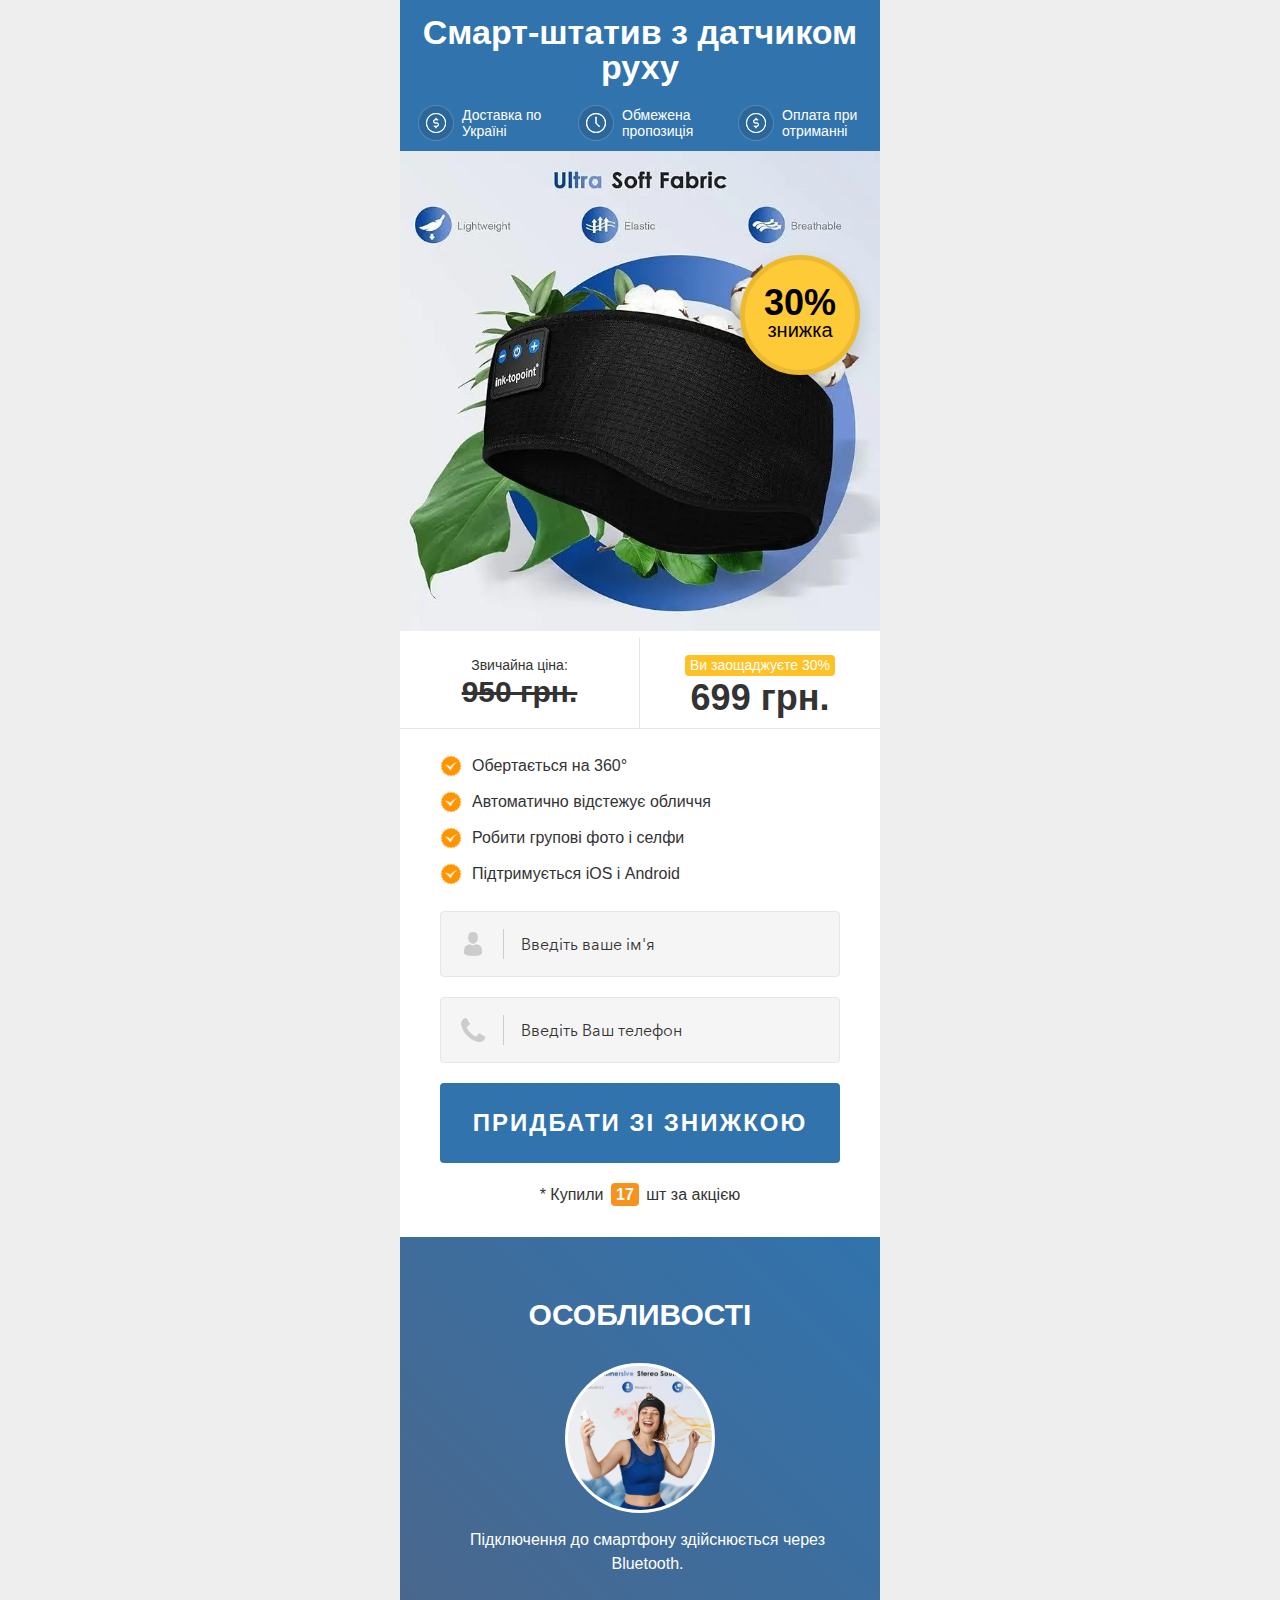
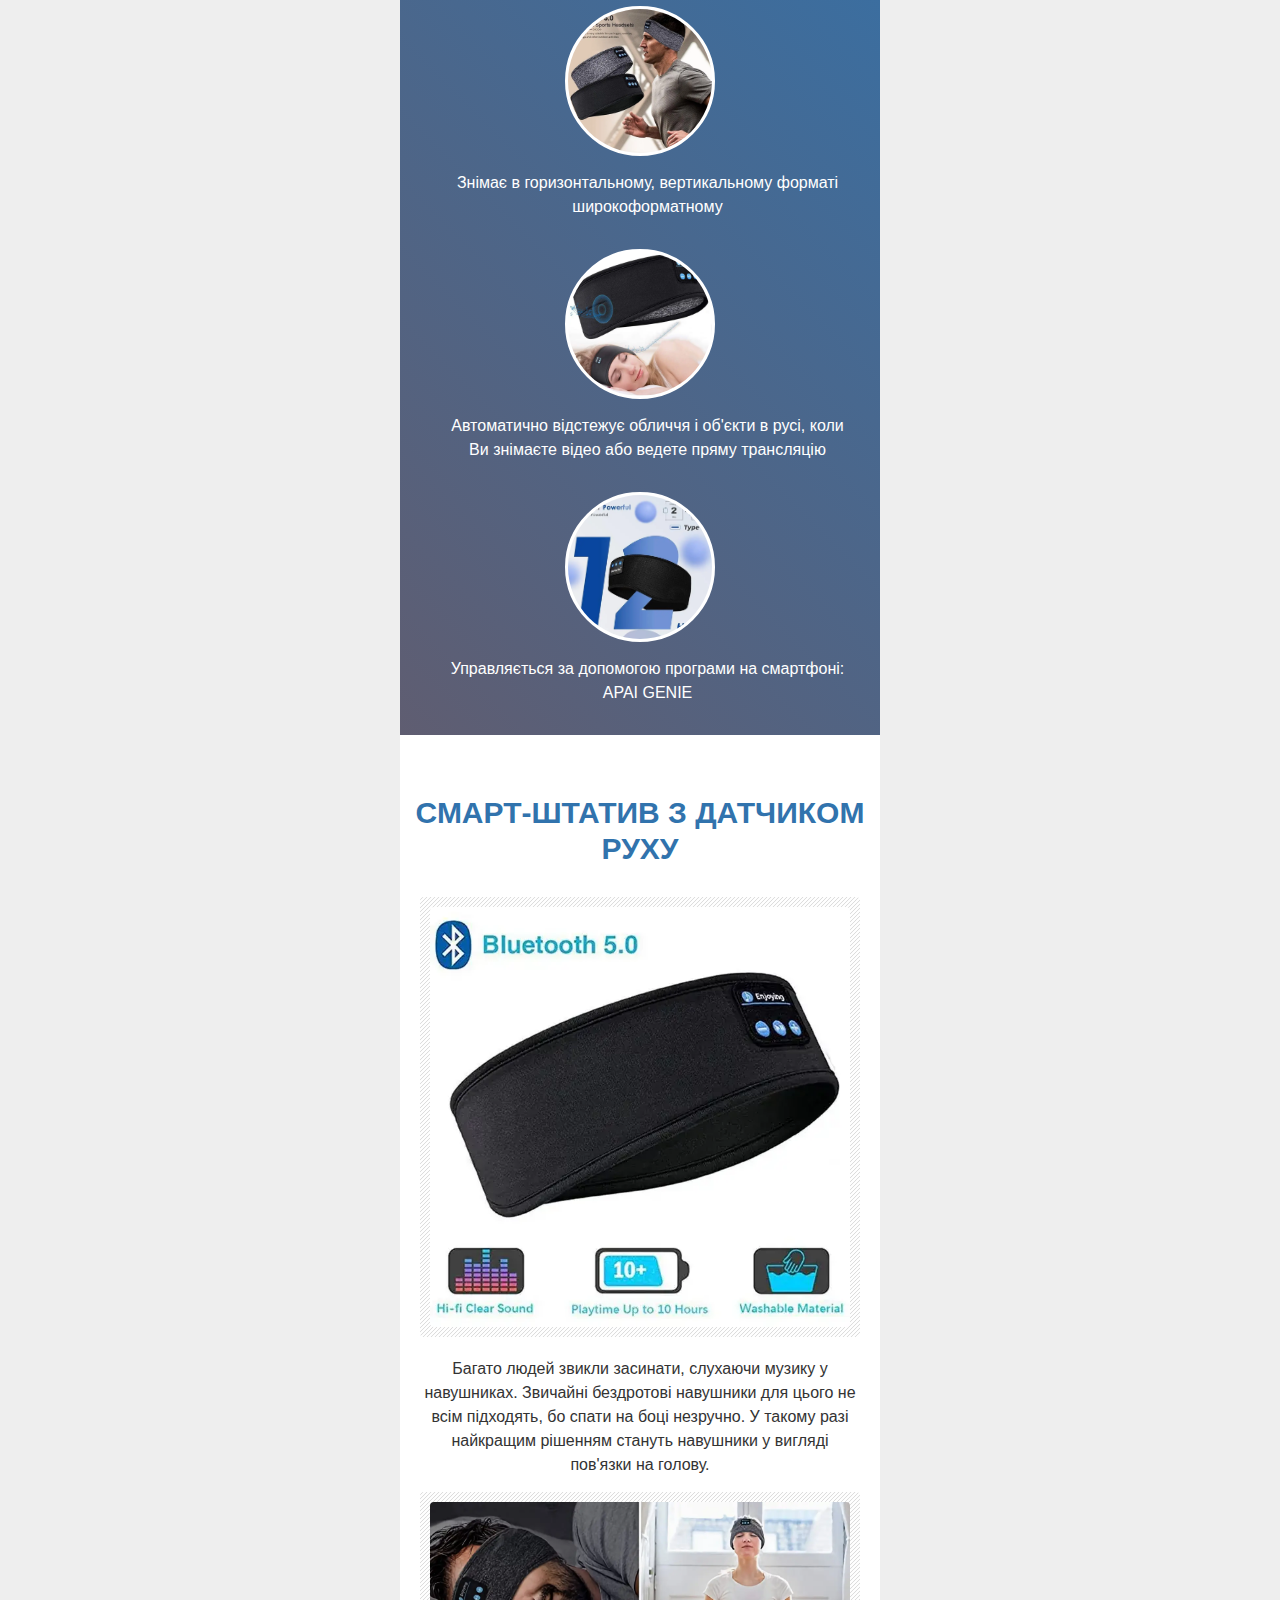
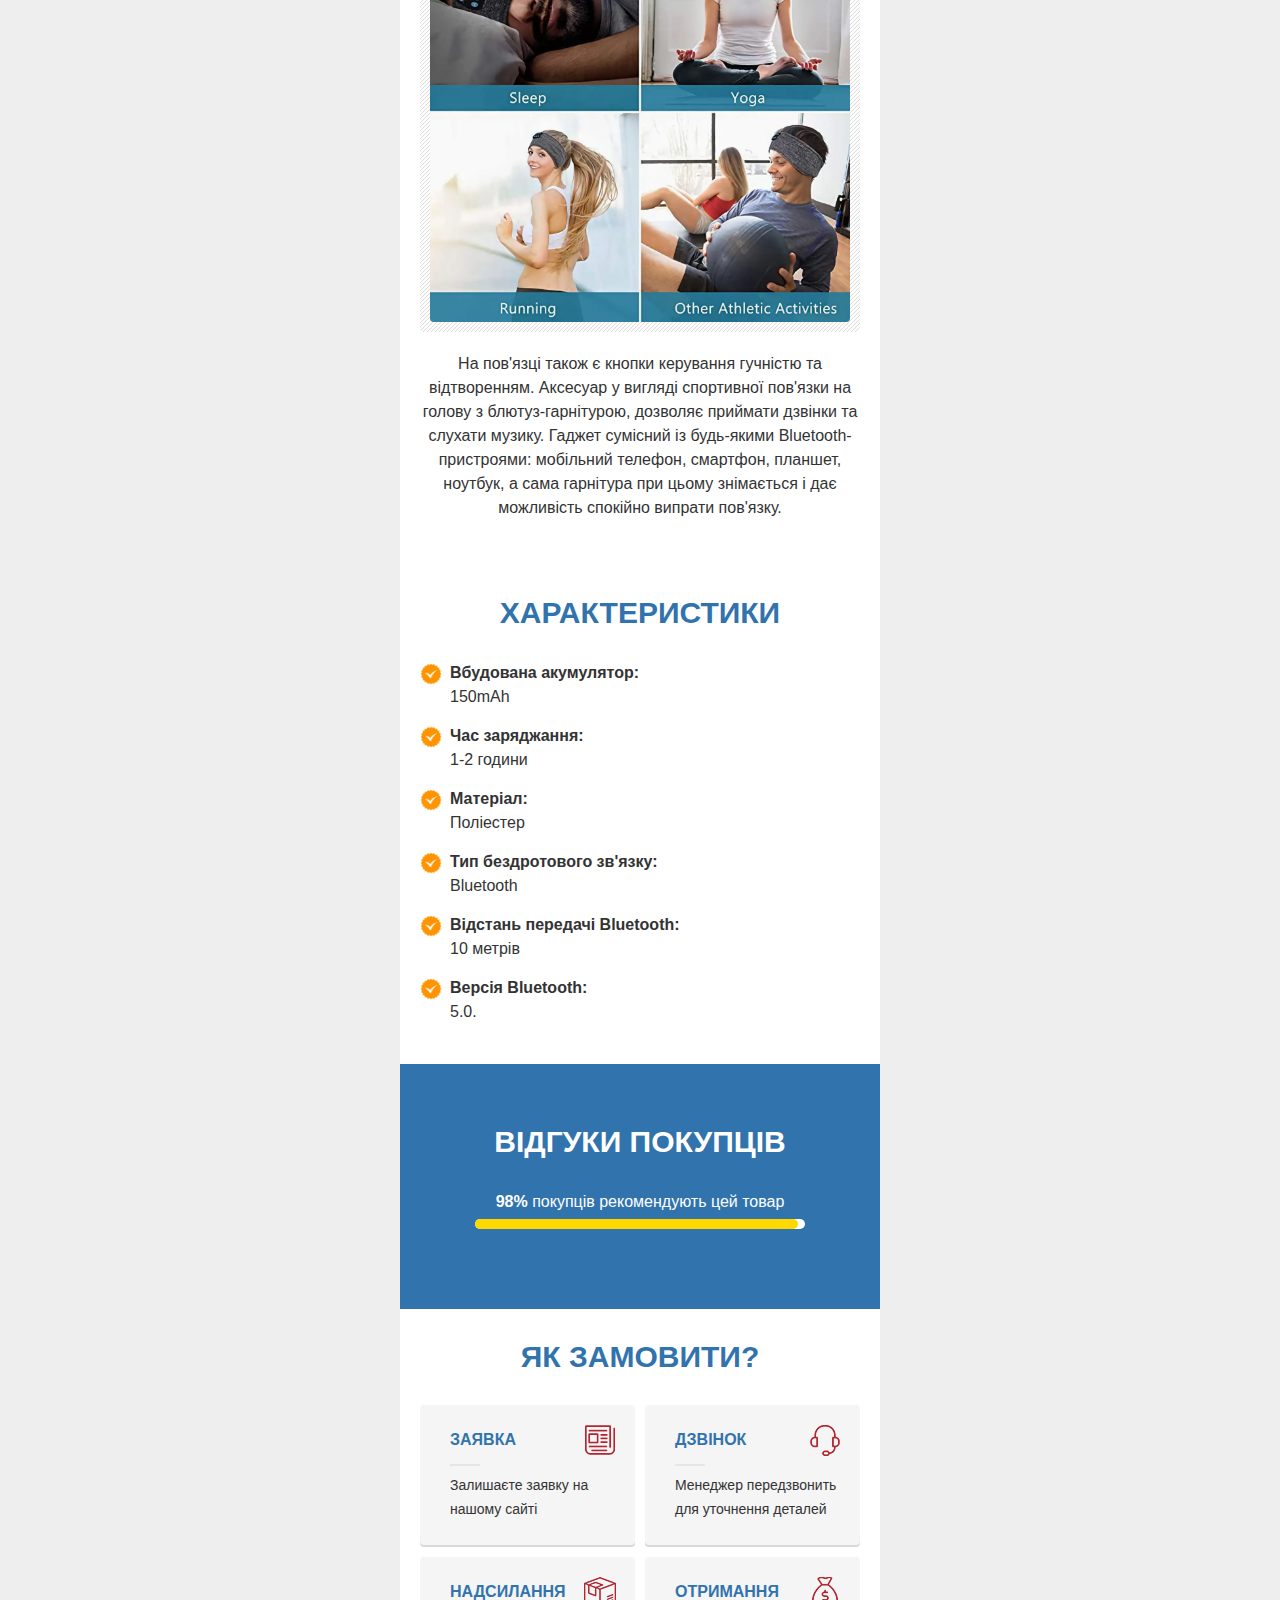
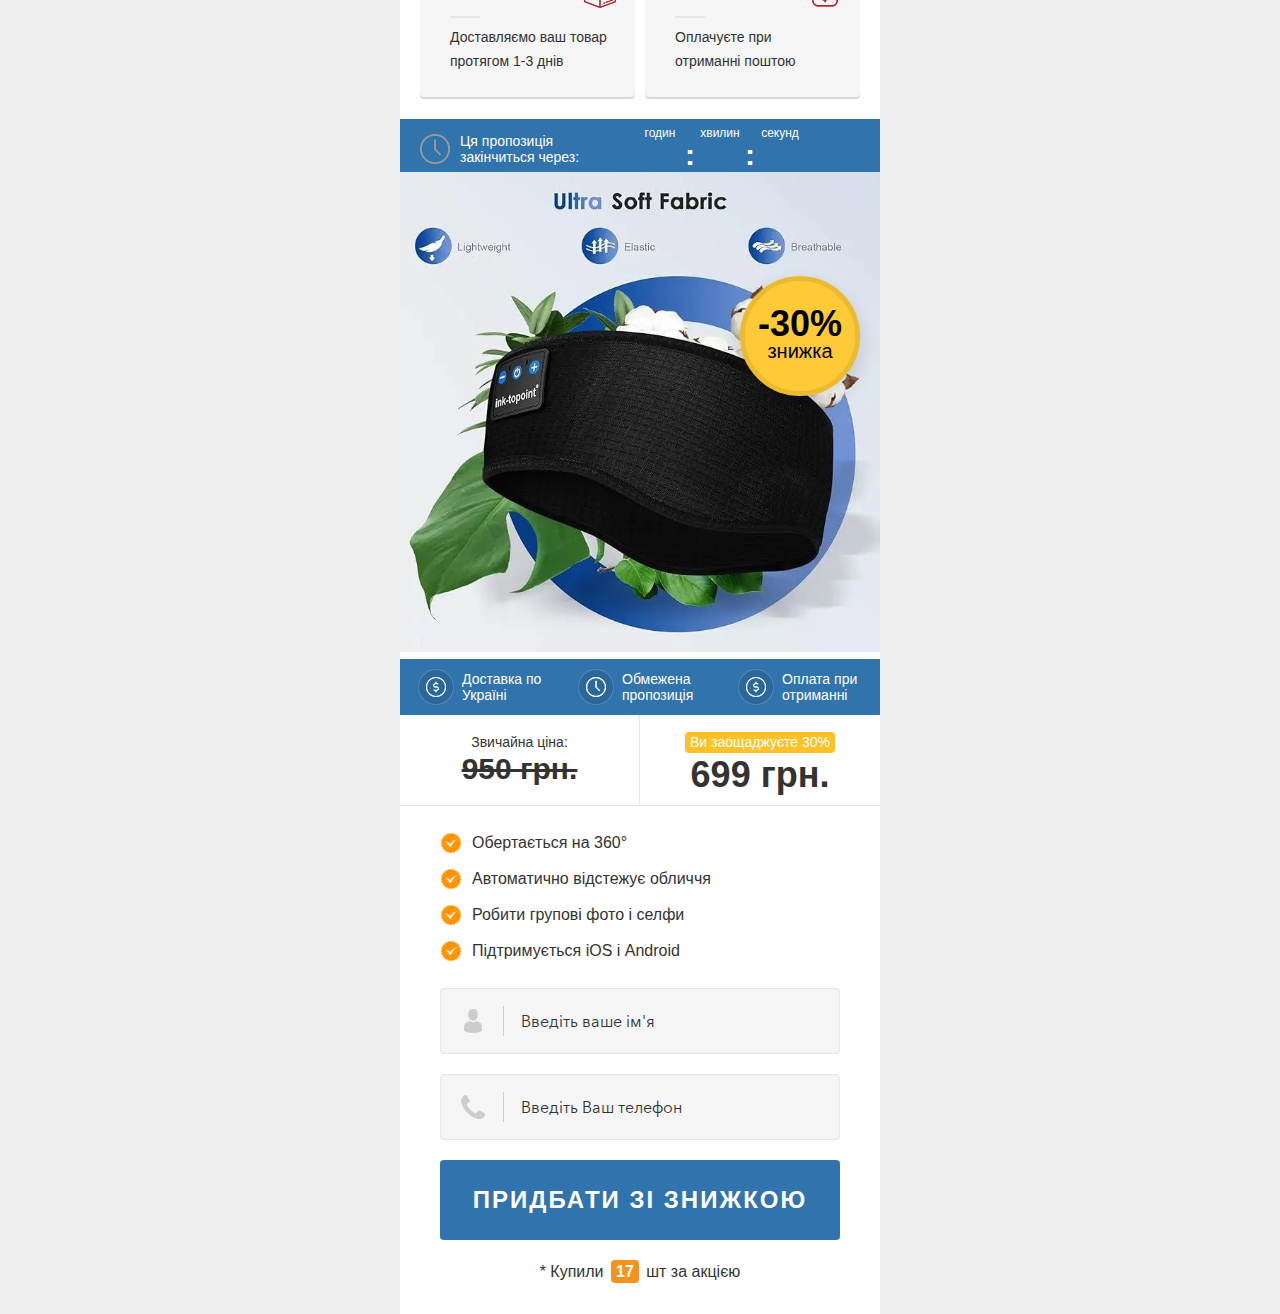
==== index.html @ 1acb370f "first commit" ====
<!DOCTYPE html>
<html lang="uk">
<head>
    <meta charset="utf-8">
    <meta name="viewport" content="width=480">
    <title>Смарт-штатив з датчиком руху</title>
    <link rel="icon" href="./favicon.ico" type="image/x-icon">
    <link rel="stylesheet" href="css/reset.css">
    <link rel="stylesheet" href="css/AvenirNextCyr.css">
    <link rel="stylesheet" href="css/owl.carousel.min.css">
    <link rel="stylesheet" href="css/styles.css">

</head>

<body>
    <div class="main_wrapper">

        <!-- header 3 -->
        <div class="offer_section offer3 offer_section-top" style=" margin: 0; ">
            
            <div class="block">
                <h1 class="main_title" style="font-size: 34px;">Смарт-штатив з датчиком руху</h1>
                <div class="benefits_list clearfix" style="margin-top: -50px;">
                    <div class="benefit_item">Доставка по Україні</div>
                    <div class="benefit_item">Обмежена пропозиція</div>
                    <div class="benefit_item">Оплата при отриманні</div>
                </div> 
            </div>
            
            <div class="image_block">
                <img src="images/bg.jpg" alt="Смарт-штатив з датчиком руху">
                <div class="discount_block">
                    <div class="value">30%</div>
                    <div class="text">знижка</div>
                </div>
            </div>

            <div class="price_block clearfix">
                <div class="price_item old">
                    <div class="text">Звичайна ціна:</div>
                    <div class="value">950 грн.</div>
                </div>
                <div class="price_item new">
                    <div class="text"><span>Ви заощаджуєте 30%</span></div>
                    <div class="value">699 грн.</div>
                </div>
            </div>
            <ul>
                <li>Обертається на 360°</li>
                <li>Автоматично відстежує обличчя</li>
                <li>Робити групові фото і селфи</li>
                <li>Підтримується iOS і Android</li>
            </ul>

            <form id="order-form" class="m1-form order-form">
                <input class="field" type="text" name="name" placeholder="Введіть ваше ім'я" required>
                <input class="field phone" type="tel" name="phone" minlength="8" maxlength="15" placeholder="Введіть Ваш телефон" required>
                <button class="button">Придбати зі знижкою</button>
            </form>

            <div class="products_count">* Купили <b>17</b> шт за акцією</div>
        </div>

        <!--dark_theme-->
        <section class="dark_theme dark_theme41" id="peculiarities">
            <h2 class="title">Особливості</h2>
            <div class="benefits_list1">
                <div class="benefit_item">
                    <img src="images/1.jpg" alt="Смарт-штатив з датчиком руху">
                    <p>Підключення до смартфону здійснюється через Bluetooth.</p>
                </div>
                <div class="benefit_item">
                    <img src="images/2.jpg" alt="Смарт-штатив з датчиком руху">
                    <p>Знімає в горизонтальному, вертикальному форматі широкоформатному</p>
                </div>
                <div class="benefit_item">
                    <img src="images/3.jpg" alt="Смарт-штатив з датчиком руху">
                    <p>Автоматично відстежує обличчя і об'єкти в русі, коли Ви знімаєте відео або ведете пряму трансляцію</p>
                </div>
                <div class="benefit_item">
                    <img src="images/4.jpg" alt="Смарт-штатив з датчиком руху">
                    <p>Управляється за допомогою програми на смартфоні: APAI GENIE</p>
                </div>
            </div>
        </section>
        <!--/dark_theme-->
        <!--description_section-->
        <section class="description_section" id="description">
            <h2 class="title">Смарт-штатив з датчиком руху</h2>
            <div class="image_block">
                <img src="images/6.jpg" alt="Смарт-штатив з датчиком руху">
            </div>
            <div class="text_block">

                <p>Багато людей звикли засинати, слухаючи музику у навушниках. Звичайні бездротові навушники для цього не всім підходять, бо спати на боці незручно. У такому разі найкращим рішенням стануть навушники у вигляді пов'язки на голову.</p>
            </div>
            <div class="image_block">
                <img src="images/5.jpg" alt="Смарт-штатив з датчиком руху">
            </div>
            <div class="text_block">
                <p>На пов'язці також є кнопки керування гучністю та відтворенням. Аксесуар у вигляді спортивної пов'язки на голову з блютуз-гарнітурою, дозволяє приймати дзвінки та слухати музику. Гаджет сумісний із будь-якими Bluetooth-пристроями: мобільний телефон, смартфон, планшет, ноутбук, а сама гарнітура при цьому знімається і дає можливість спокійно випрати пов'язку.</p>
            </div>

        </section>
        <!--/description_section-->
        <h2 class="title" id="characteristic">Характеристики</h2>
        
        <!--characteristics_list2-->
        <div class="characteristics_list2">
            <div class="characteristic_item">
                <div class="text">Вбудована акумулятор:</div>
                <div class="value">150mAh</div>
            </div>
            <div class="characteristic_item">
                <div class="text">Час заряджання:</div>
                <div class="value">1-2 години</div>
            </div>
            <div class="characteristic_item">
                <div class="text">Матеріал:</div>
                <div class="value">Поліестер</div>
            </div>
            <div class="characteristic_item">
                <div class="text">Тип бездротового зв'язку:</div>
                <div class="value">Bluetooth</div>
            </div>
            <div class="characteristic_item">
                <div class="text">Відстань передачі Bluetooth:</div>
                <div class="value">10 метрів</div>
            </div>
            <div class="characteristic_item">
                <div class="text">Версія Bluetooth:</div>
                <div class="value">5.0.</div>
            </div>
        
        </div>
        <!--/characteristics_list2-->

        <!-- reviews 2 -->
        <section class="reviews4_section">
            <h2 class="title">Відгуки покупців</h2>
            <div class="reviews_stats_block">
                <p><b>98%</b> покупців рекомендують цей товар</p>
                <div class="line"></div>
            </div>
            <div class="reviews_list4 owl-carousel">
                <div class="review_item">
                    <div class="text_block">
                        <center> <img src="images/o1.jpg" style="width: 120px; border-radius: 300px;"></center>
                        <div class="author_info">Марія П.</div>
                        <p>Мені дуже сподобалось. Все добре працює!
                            Рекомендую!</p>
                    </div>
                </div>
                <div class="review_item">
                    <div class="text_block">
                        <center> <img src="images/o2.jpg" style="width: 120px; border-radius: 300px;"></center>
                        <div class="author_info">Оля</div>
                        <p>Порекомендувала цей сайт моя давня подруга. Скажу вам так: річ просто незамінна. Додає
                            комфорту просто неймовірно! Ще радує те, що зробили швидку доставку! 5 балів!</p>
                    </div>
                </div>
                <div class="review_item">
                    <div class="text_block">
                        <center> <img src="images/o3.jpg" style="width: 120px; border-radius: 300px;"></center>
                        <div class="author_info">Надія</div>
                        <p>Коханий подарував на день народження) Вже працює кілька місяців -
                            ніяких нарікань немає. Нещодавно моя подруга замовила і теж задоволена. Тому сміливо
                            рекомендую і вам!</p>
                    </div>
                </div>
            </div>
        </section>
        <!-- /reviews 2 -->
        <!-- order steps 2 -->
        <div class="order_steps_list1 clearfix">
            <h2 class="title">Як замовити?</h2>
            <div class="box">
                <div class="step_item">
                    <div class="number">1</div>
                    <h4>Заявка</h4>
                    <p>Залишаєте заявку на нашому сайті</p>
                </div>
                <div class="step_item">
                    <div class="number">2</div>
                    <h4>Дзвінок</h4>
                    <p>Менеджер передзвонить для уточнення деталей</p>
                </div>
                <div class="step_item">
                    <div class="number">3</div>
                    <h4>Надсилання</h4>
                    <p>Доставляємо ваш товар протягом
                        1-3
                        днів</p>
                </div>
                <div class="step_item">
                    <div class="number">4</div>
                    <h4>Отримання</h4>
                    <p>Оплачуєте при отриманні поштою</p>
                </div>
            </div>
        </div>
        <!-- result.php? steps 2 -->
        <!-- order 3 -->
        <section class="offer_section offer3">
            
            <div class="timer_block clearfix">
                <p>Ця пропозиція закінчиться через:</p>
                <div class="timer clearfix">
                    <div class="timer_item">
                        <div class="text">годин</div>
                        <div class="count hours"></div>
                    </div>
                    <div class="timer_item">
                        <div class="text">хвилин</div>
                        <div class="count minutes"></div>
                    </div>
                    <div class="timer_item">
                        <div class="text">секунд</div>
                        <div class="count seconds"></div>
                    </div>
                </div>
            </div>
            <div class="image_block">
                <img src="images/bg.jpg" alt="Смарт-штатив з датчиком руху">
                <div class="discount_block">
                    <div class="value">-30%</div>
                    <div class="text">знижка</div>
                </div>
            </div>
            <div class="benefits_list clearfix">
                <div class="benefit_item">Доставка по Україні</div>
                <div class="benefit_item">Обмежена пропозиція</div>
                <div class="benefit_item">Оплата при отриманні</div>
            </div>
            <div class="price_block clearfix">
                <div class="price_item old">
                    <div class="text">Звичайна ціна:</div>
                    <div class="value">950 грн.</div>
                </div>
                <div class="price_item new">
                    <div class="text"><span>Ви заощаджуєте 30%</span></div>
                    <div class="value">699 грн.</div>
                </div>
            </div>
            <ul>
                <li>Обертається на 360°</li>
                <li>Автоматично відстежує обличчя</li>
                <li>Робити групові фото і селфи</li>
                <li>Підтримується iOS і Android</li>
            </ul>

            <form id="order-form" class="m1-form order-form">
                <input class="field" type="text" name="name" placeholder="Введіть ваше ім'я" required>
                <input class="field phone" type="tel" name="phone" minlength="8" maxlength="15" placeholder="Введіть Ваш телефон" required>
                <button class="button">Придбати зі знижкою</button>
            </form>

            <div class="products_count">* Купили <b>17</b> шт за акцією</div>
        </section>
        <!-- result.php? 3 -->

    </div>
    <script src="https://code.jquery.com/jquery-3.7.1.min.js" integrity="sha256-/JqT3SQfawRcv/BIHPThkBvs0OEvtFFmqPF/lYI/Cxo=" crossorigin="anonymous"></script>
    <script src="./js/script.js" defer></script>
    <script src="js/owl.carousel.min.js" defer></script>
    <script src="js/scripts.js" defer></script>
</body>
</html>
---- css/AvenirNextCyr.css ----
/*@font-face {
    font-family: 'AvenirNextCyr';
    src: url('subset-AvenirNextCyr-Light.woff2') format('woff2'),
        url('subset-AvenirNextCyr-Light.woff') format('woff'),
        url('subset-AvenirNextCyr-Light.ttf') format('truetype');
    font-weight: 300;
    font-style: normal;
}*/
@font-face {
    font-family: 'AvenirNextCyr';
    src: url('../fonts/subset-AvenirNextCyr-Regular.woff2') format('woff2'),
        url('../fonts/subset-AvenirNextCyr-Regular.woff') format('woff'),
        url('../subset-AvenirNextCyr-Regular.bin') format('truetype');
    font-weight: 400;
    font-style: normal;
}
/*@font-face {
    font-family: 'AvenirNextCyr';
    src: url('subset-AvenirNextCyr-Medium.woff2') format('woff2'),
        url('subset-AvenirNextCyr-Medium.woff') format('woff'),
        url('subset-AvenirNextCyr-Medium.ttf') format('truetype');
    font-weight: 500;
    font-style: normal;
}*/
@font-face {
    font-family: 'AvenirNextCyr';
    src: url('../fonts/subset-AvenirNextCyr-Bold.woff2') format('woff2'),
        url('../fonts/subset-AvenirNextCyr-Bold.woff') format('woff'),
        url('../subset-AvenirNextCyr-Bold.bin') format('truetype');
    font-weight: 700;
    font-style: normal;
}
---- css/styles.css ----
/* styles */

body {
	min-width: 480px;
	background: #eee;
	font-family: 'Roboto', sans-serif;
	font-weight: 400;
	font-size: 16px;
	line-height: 24px;
	color: #333;
	cursor: default;
}

.main_wrapper {
	margin: 0 auto;
	width: 480px;
	background: #fff;
}



.modal-body {
    background: #fffffffa;
    z-index: 90;
    padding: 100px 0 0 0;
    display: inline-block;
    max-width: 480px;
    width: 100%;
    -webkit-transform: skewX( -5deg) translateX(200%);
    -ms-transform: skewX(-5deg) translateX(200%);
    transform: skewX( -5deg) translateX(200%);
    position: fixed;
    top: 0;
    right: 0;
    left: 0;
    margin: 0 auto;
    opacity: 0;
    will-change: transform, opacity;
    -webkit-transition: opacity 0.1s, -webkit-transform 0.3s;
    transition: opacity 0.1s, -webkit-transform 0.3s;
    -o-transition: transform 0.3s, opacity 0.1s;
    transition: transform 0.3s, opacity 0.1s;
    transition: transform 0.3s, opacity 0.1s, -webkit-transform 0.3s;
    height: 100vh;
    overflow: auto;
    }

.modal-block {padding: 0;}

.modal-block li {text-align: right;padding: 0 10px;border-bottom: 1px solid #efefef;display: block;height: 47.5px;display: flex;flex-direction: row;justify-content: flex-end;align-content: center;align-items: center;}

.modal-block li a {text-decoration: none;font-weight: bold;text-transform: uppercase;color: #DF3788;display: block;width: 100%;height: 47.5px;line-height: 47.5px;}

.modal-body.show-menu {opacity: 1 !important;
    transform: skewX(0deg) translate(0, 0) !important;
    -webkit-transform: skewX( 0deg) translate(0, 0) !important;
    -ms-transform: skewX(0deg) translate(0, 0) !important;}

header {
    width: 100%;height: 80px;
    transform: translate(0, -100%);
    transition: 0.5s;
    padding: 0 20px;
    display: flex;
    align-content: center;
    flex-direction: row;
    justify-content: space-between;
    align-items: center;
    width: 100%;
    max-width: 481px;
    margin: 0 auto;
}

header.active {
    position: fixed;
    left: 0;
    right: 0;
	top: 0;
    transform: translate(0, 0);
    transition: 0.5s;
    z-index: 100;
    box-shadow: 0px 4px 6px rgb(0 0 0 / 20%);
    background: #DF3788;
}

header a.logo svg {
    width: 120px;
    margin: 0 0;
}

header a.logo {
    width: 120px;
    height: 69px;
    transition: 0.6s;
}

header a.logo:hover {
    opacity: 0.7;
}

svg.nav-button {
    width: 64px;
    transition: 0.6s;
    cursor: pointer;
}

svg.nav-button:hover {opacity: 0.7;}

.block{
	background-color: #3173ad;
}



.modal-block li svg {width: 36px;fill: #ffc226;}

footer .logo img {width: 150px;margin: 0 auto 20px auto;}

section {
	padding: 30px 0;
}

section.dark_theme {
	background: #242424;
	background: linear-gradient(45deg, #5f5d71 0%,#3173ad 100%);
	color: white;
	padding-bottom: 0;
}

.clearfix:after {
	content: "";
	display: block;
	clear: both;
}

img {
	max-width: 100%;
	height: auto;
}

b {
	font-weight: 700;
}

.owl-height {
	-webkit-transition: height 0.3s ease-in-out;
	-o-transition: height 0.3s ease-in-out;
	-moz-transition: height 0.3s ease-in-out;
	transition: height 0.3s ease-in-out;
}

/* button */

.button {
	display: block;
	margin: 0 auto;
	width: 400px;
	height: 80px;
	border: none;
	-webkit-border-radius: 4px;
	-moz-border-radius: 4px;
	border-radius: 4px;
	background: #3173ad;
	font-family: 'Roboto', sans-serif;
	font-weight: 900;
	font-size: 24px;
	line-height: 80px;
	letter-spacing: 2px;
	color: #fff;
	text-transform: uppercase;
	text-decoration: none;
	text-align: center;
	cursor: pointer;
}

/* titles */

.dark_theme41 h2.title {
    color: white;
}

h2.title {
	margin: 30px 0 30px;
	font-weight: 900;
	font-size: 30px;
	line-height: 36px;
	text-align: center;
	text-transform: uppercase;
	color: #3173ad;
}

h2.title span {
	color: #ffca37;
}

/* header */

.offer_section {
	padding: 0 0 30px;
}

.offer_section.offer1 {
	background: #333;
}

.offer_section .title_block {
	text-transform: uppercase;
	text-align: center;
}

.offer_section.offer3 .title_block {
	padding: 17px 0 0 0;
	background: #DF3788;
	color: #000000;
	height: 10px;
}

.offer_section .title_block .main_title {
	font-size: 30px;
	line-height: 40px;
	color: #ffffff;
	font-weight: 900;
}

.offer_section.offer1 .title_block .main_title {
	padding: 12px 0;
	background: #149cc7;
	color: #fff;
}

.offer_section.offer2 .title_block .main_title {
	padding: 12px 0;
}

.offer_section.offer3 .title_block .main_title {
	margin: 0 0 5px;
}

.offer_section .title_block .subtitle {
	letter-spacing: .5px;
	font-size: 24px;
	color: #ffffff;
	padding: 0 0 20px 20px;
	position: relative;
	line-height: 33px;
	text-align: left;
}

.offer_section.offer1 .title_block .subtitle {
	padding: 10px 0;
	color: #fff;
}

.block{
	position: relative;
}
.main_title {
	display: flex;
	justify-content: center;
	padding-bottom: 60px;
	padding-top: 15px;
	color: #fff;
	text-align: center;
	line-height: 35px;
}

.offer_section.offer2 .title_block .subtitle {
	padding: 10px 0;
	background: #149cc7;
	color: #fff;
}

.offer_section .offer_image {
	display: block;
}

.offer_section.offer3 .image_block {
	position: relative;
}

.offer_section.offer3 .discount_block {
	width: 120px;
	height: 120px;
	background: #ffca37;
	color: #000;
	text-align: center;
	position: absolute;
	bottom: 263px;
	right: 20px;
	border-radius: 50%;
	display: flex;
	flex-direction: column;
	align-content: center;
	justify-content: center;
	align-items: center;
	border: 5px solid #ecba30;
	box-shadow: 0px 10px 20px 0px rgb(0 0 0 / 15%);
}

.offer_section.offer3 .discount_block .value {
	font-weight: 700;
	font-size: 36px;
	line-height: 24px;
}

.offer_section.offer3 .discount_block .text {
	line-height: 20px;
	font-size: 20px;
	padding-top: 5px;
}

.offer_section.offer1 .price_block {
	background: #fff;
	text-align: center;
}

.offer_section.offer1 .price_item {
	float: left;
	padding: 16px 0 0;
	width: 170px;
	height: 80px;
}

.offer_section.offer1 .price_item.new {
	background: #149cc7;
	color: #fff;
}

.offer_section.offer1 .price_item .text {
	margin: 0 0 5px;
	font-size: 14px;
	line-height: 14px;
}

.offer_section.offer1 .price_item .value {
	font-weight: 700;
	font-size: 28px;
	line-height: 28px;
}

.offer_section.offer1 .price_item.old .value {
	text-decoration: line-through;
}

.offer_section.offer1 .discount_block {
	float: left;
	padding: 12px 0 0;
	width: 140px;
	height: 80px;
	background: #ffd800;
	position: relative;
}

.offer_section.offer1 .discount_block:before,
.offer_section.offer1 .discount_block:after {
	display: block;
	content: '';
	position: absolute;
	top: 0;
}

.offer_section.offer1 .discount_block:before {
	border-top: 40px solid #ffd800;
	border-bottom: 40px solid #ffd800;
	border-left: 20px solid #fff;
	left: -10px;
}

.offer_section.offer1 .discount_block:after {
	border-top: 40px solid #149cc7;
	border-bottom: 40px solid #149cc7;
	border-left: 20px solid #ffd800;
	right: -10px;
}

.offer_section.offer1 .discount_block .text {
	margin: 0 0 5px;
	line-height: 16px;
	letter-spacing: 2px;
}

.offer_section.offer1 .discount_block .value {
	font-weight: 700;
	font-size: 34px;
	line-height: 34px;
}

.offer_section.offer2 .price_block {
	margin: -16px 0 25px;
	height: 126px;
	background: url(../images/offer2__price_bg.png) center no-repeat;
	text-align: center;
	position: relative;
}

.offer_section.offer2 .price_item {
	float: left;
	padding: 40px 0 0;
	width: 170px;
}

.offer_section.offer2 .price_item .text {
	margin: 0 0 5px;
	font-size: 14px;
	line-height: 14px;
	text-transform: uppercase;
}

.offer_section.offer2 .price_item .value {
	font-size: 34px;
	line-height: 34px;
}

.offer_section.offer2 .price_item.old .value {
	text-decoration: line-through;
}

.offer_section.offer2 .price_item.new .value {
	font-weight: 700;
}

.offer_section.offer2 .discount_block {
	float: left;
	padding: 33px 0 0;
	width: 140px;
	font-weight: 700;
	color: #fff;
}

.offer_section.offer2 .discount_block .text {
	margin: 0 0 5px;
	font-size: 24px;
	line-height: 24px;
	letter-spacing: 2px;
}

.offer_section.offer2 .discount_block .value {
	font-size: 40px;
	line-height: 40px;
}

.offer_section.offer3 .price_block {
	border-bottom: 1px solid #e6e6e6;
}

.offer_section.offer3 .price_item {
	float: left;
	padding: 20px 0 0;
	width: 50%;
	height: 90px;
	border-right: 1px solid #e6e6e6;
	text-align: center;
}

.offer_section.offer3 .price_item:last-child {
	border: none;
}

.offer_section.offer3 .price_item .text {
	margin: 0 0 5px;
	font-size: 14px;
	line-height: 14px;
}

.offer_section.offer3 .price_item.new .text {
	margin: 0 0 8px;
}

.offer_section.offer3 .price_item.new .text span {
	padding: 2px 5px 3px;
	-webkit-border-radius: 4px;
	-moz-border-radius: 4px;
	border-radius: 4px;
	background: #ffc226;
	color: #fff;
}

.offer_section.offer3 .price_item.old .value {
	font-weight: 700;
	font-size: 30px;
	line-height: 30px;
	text-decoration: line-through;
}

.offer_section.offer3 .price_item.new .value {
	font-weight: 700;
	font-size: 36px;
	line-height: 36px;
}

.offer_section ul {
	margin: 25px 0;
}

.offer_section.offer1 ul:after {
	display: block;
	content: '';
	margin: 25px 0 0;
	height: 8px;
	background: url(../images/offer1__separator.png) center no-repeat;
}

.offer_section ul li {
	margin: 0 40px 12px;
	padding: 0 0 0 32px;
	background: url(../images/offer__tick_icon.png) left 1px no-repeat;
	background-size: 22px;
}

.offer_section.offer1 ul li {
	color: #fff;
}

.offer_section ul li:last-child {
	margin: 0 40px;
}

.offer_section.offer1 .timer_block {
	margin: 25px auto;
	width: 400px;
	color: #fff;
	text-align: center;
}

.offer_section.offer1 .timer_block p {
	margin: 0 0 15px;
	font-size: 18px;
	line-height: 18px;
}

.offer_section.offer1 .timer_item {
	float: left;
	margin: 0 32px 0 0;
	width: 112px;
	position: relative;
}

.offer_section.offer1 .timer_item:last-child {
	margin: 0;
}

.offer_section.offer1 .timer_item:before {
	display: block;
	content: ':';
	width: 32px;
	font-weight: 700;
	font-size: 36px;
	line-height: 52px;
	color: #fff;
	text-align: center;
	position: absolute;
	top: 0;
	right: -32px;
}

.offer_section.offer1 .timer_item:last-child:before {
	display: none;
}

.offer_section.offer1 .timer_item .count {
	margin: 0 0 10px;
	height: 60px;
	font-weight: 700;
	font-size: 36px;
	line-height: 60px;
}

.offer_section.offer1 .timer_item .count span {
	display: block;
	float: left;
	margin: 0 4px 0 0;
	width: 54px;
	height: 60px;
	-webkit-border-radius: 4px;
	-moz-border-radius: 4px;
	border-radius: 4px;
	background-image: -webkit-gradient(linear, left bottom, left top, from(rgba(0,0,0,0.3)), color-stop(50%, rgba(0,0,0,0.3)), color-stop(50%, #4a4a4a), color-stop(51%, #4a4a4a), color-stop(51%, rgba(0,0,0,0.3)), to(rgba(0,0,0,0.3)));
	background-image: -webkit-linear-gradient(bottom, rgba(0,0,0,0.3) 0%, rgba(0,0,0,0.3) 50%, #4a4a4a 50%, #4a4a4a 51%, rgba(0,0,0,0.3) 51%, rgba(0,0,0,0.3) 100%);
	background-image: -moz-linear-gradient(bottom, rgba(0,0,0,0.3) 0%, rgba(0,0,0,0.3) 50%, #4a4a4a 50%, #4a4a4a 51%, rgba(0,0,0,0.3) 51%, rgba(0,0,0,0.3) 100%);
	background-image: -o-linear-gradient(bottom, rgba(0,0,0,0.3) 0%, rgba(0,0,0,0.3) 50%, #4a4a4a 50%, #4a4a4a 51%, rgba(0,0,0,0.3) 51%, rgba(0,0,0,0.3) 100%);
	background-image: linear-gradient(to top, rgba(0,0,0,0.3) 0%, rgba(0,0,0,0.3) 50%, #4a4a4a 50%, #4a4a4a 51%, rgba(0,0,0,0.3) 51%, rgba(0,0,0,0.3) 100%);
	-webkit-box-shadow: inset 0 -2px 0 #4a4a4a;
	-moz-box-shadow: inset 0 -2px 0 #4a4a4a;
	box-shadow: inset 0 -2px 0 #4a4a4a;
}

.offer_section.offer1 .timer_item .count span:last-child {
	margin: 0;
}

.offer_section.offer1 .timer_item .text {
	line-height: 16px;
}

.offer_section.offer2 .timer_block {
	margin: 0 auto 25px;
	width: 400px;
	text-align: center;
}

.offer_section.offer2 .timer_block p {
	margin: 0 0 15px;
	font-weight: 700;
	font-size: 18px;
	line-height: 18px;
}

.offer_section.offer2 .timer_item {
	float: left;
	margin: 0 32px 0 0;
	width: 112px;
	position: relative;
}

.offer_section.offer2 .timer_item:last-child {
	margin: 0;
}

.offer_section.offer2 .timer_item:before {
	display: block;
	content: ':';
	width: 32px;
	font-weight: 700;
	font-size: 36px;
	line-height: 52px;
	color: #149cc7;
	text-align: center;
	position: absolute;
	top: 0;
	right: -32px;
}

.offer_section.offer2 .timer_item:last-child:before {
	display: none;
}

.offer_section.offer2 .timer_item .count {
	margin: 0 0 6px;
	height: 60px;
	font-weight: 700;
	font-size: 36px;
	line-height: 60px;
	color: #149cc7;
}

.offer_section.offer2 .timer_item .count span {
	display: block;
	float: left;
	margin: 0 4px 0 0;
	width: 54px;
	height: 60px;
	-webkit-border-radius: 4px;
	-moz-border-radius: 4px;
	border-radius: 4px;
	background: #f5f5f5;
}

.offer_section.offer2 .timer_item .count span:last-child {
	margin: 0;
}

.offer_section.offer2 .timer_item .text {
	line-height: 16px;
}

.offer_section.offer3 .timer_block {
	padding: 8px 10px 7px 20px;
	background: #3173ad;
	color: white;
}

.offer_section.offer3 .timer_block p {
	float: left;
	margin: 6px 0 0;
	padding: 0 0 0 40px;
	width: 170px;
	background: url(../images/offer3__clock_icon.png) left center no-repeat;
	font-size: 14px;
	line-height: 16px;
}

.offer_section.offer3 .timer {
	float: right;
	width: 240px;
}

.offer_section.offer3 .timer_item {
	float: left;
	width: 60px;
	text-align: center;
}

.offer_section.offer3 .timer_item .text {
	margin: 0 0 4px;
	font-size: 12px;
	line-height: 12px;
}

.offer_section.offer3 .timer_item .count {
	font-weight: 700;
	font-size: 30px;
	line-height: 30px;
	position: relative;
}

.offer_section.offer3 .timer_item .count:before {
	display: block;
	content: ':';
	width: 10px;
	line-height: 24px;
	position: absolute;
	top: 0;
	right: -5px;
}

.offer_section.offer3 .timer_item:last-child .count:before {
	display: none;
}

.offer_section.offer3 .benefits_list {
	padding: 12px 0 12px 18px;
	background: #3173ad;
	color: #fff;
}

.offer_section.offer3 .benefits_list .benefit_item {
	float: left;
	padding: 0 0 0 44px;
	width: 160px;
	font-size: 14px;
	line-height: 16px;
	position: relative;
}

.offer_section.offer3 .benefits_list .benefit_item:last-child {
	width: 130px;
}

.offer_section.offer3 .benefits_list .benefit_item:before {
	display: block;
	content: '';
	width: 34px;
	height: 34px;
	border: 1px solid rgba(255, 255, 255, 0.2);
	-webkit-border-radius: 50%;
	-moz-border-radius: 50%;
	border-radius: 50%;
	background: rgba(0, 0, 0, 0.1) center no-repeat;
	position: absolute;
	top: -2px;
	left: 0;
}

.offer_section.offer3 .benefits_list .benefit_item:nth-child(1):before {
	background-image: url(../images/icon3.png);
}

.offer_section.offer3 .benefits_list .benefit_item:nth-child(2):before {
	background-image: url(../images/icon2.png);
}

.offer_section.offer3 .benefits_list .benefit_item:nth-child(3):before {
	background-image: url(../images/icon3.png);
}

.products_count {
	margin: 20px 0 0;
	text-align: center;
}

.offer_section.offer1 .products_count {
	color: #fff;
}

.products_count b {
	margin: 0 3px;
	padding: 3px 5px;
	-webkit-border-radius: 4px;
	-moz-border-radius: 4px;
	border-radius: 4px;
	background: #f7931c;
	color: #fff;
}

.offer_section .field {
	display: block;
	margin: 0 auto 20px;
	padding: 0 20px 0 80px;
	width: 400px;
	height: 66px;
	border: 1px solid #e6e6e6;
	-webkit-border-radius: 4px;
	-moz-border-radius: 4px;
	border-radius: 4px;
	background-color: #f5f5f5;
	font-family: 'AvenirNextCyr', sans-serif;
	font-weight: 400;
	font-size: 16px;
	color: #333;
}

.offer_section.offer1 .field {
	border: none;
	background-color: #fff;
}

.offer_section .field[name="name"] {
	margin-top: 25px;
	background-image: url(../images/offer__name_icon.png);
	background-position: 23px center;
	background-repeat: no-repeat;
}

.offer_section .field[name="phone"] {
	background-image: url(../images/offer__phone_icon.png);
	background-position: 20px center;
	background-repeat: no-repeat;
}

.offer_section .field::-webkit-input-placeholder {
	opacity: 1;
	color: #333;
}

.offer_section .field:-moz-placeholder {
	opacity: 1;
	color: #333;
}

.offer_section .field::-moz-placeholder {
	opacity: 1;
	color: #333;
}

.offer_section .field:-ms-input-placeholder {
	opacity: 1;
	color: #333;
}

.offer_section .field:focus::-webkit-input-placeholder {
	opacity: 0;
}

.offer_section .field:focus:-moz-placeholder {
	opacity: 0;
}

.offer_section .field:focus::-moz-placeholder {
	opacity: 0;
}

.offer_section .field:focus:-ms-input-placeholder {
	opacity: 0;
}


/* slider */

.slider .owl-prev,
.slider .owl-next {
	width: 40px;
	height: 40px;
	-webkit-border-radius: 50%;
	-moz-border-radius: 50%;
	border-radius: 50%;
	background: #149cc7 url(../images/slider__arrows.png) no-repeat;
	position: absolute;
	top: 50%;
	margin-top: -20px;
}

.slider .owl-prev {
	background-position: left center;
	left: 20px;
}

.slider .owl-next {
	background-position: right center;
	right: 20px;
}

/* image */

img.image {
	display: block;
}

/* description */

.description_section .image_block {
	margin: 0 auto 20px;
	padding: 10px;
	width: 440px;
	-webkit-border-radius: 4px;
	-moz-border-radius: 4px;
	border-radius: 4px;
	background: url(../images/description__image_bg.png);
}

.description_section img {
	display: block;
	margin: 0 auto 20px;
}

.description_section .image_block img {
	margin: 0 auto;
	-webkit-border-radius: 4px;
	-moz-border-radius: 4px;
	border-radius: 4px;
}

.description_section .text_block {
	text-align: center;
}

.description_section .text_block p {
	margin: 15px 20px;
}

.description_section .button {
	margin-top: 25px;
}

/*.description_section .text_block p:last-child {
	margin: 0 20px;
}*/

/* list 1 */

.list1 {
	padding: 20px 0;
	background: #149cc7;
}

section .list1 {
	padding: 0;
}

.list1 li {
	margin: 0 0 12px;
	padding: 0 20px 16px 50px;
	background: url(../images/yellow_tick_icon.png) 20px 2px no-repeat;
	color: #fff;
	position: relative;
}

.list1 li:last-child {
	margin: 0;
	padding: 0 20px 0 50px;
}

.list1 li:before {
	display: block;
	content: '';
	width: 100%;
	height: 4px;
	background: url(../images/list1__separator.png) center no-repeat;
	position: absolute;
	bottom: 0;
	left: 0;
}

.list1 li:last-child:before {
	display: none;
}

/* list 2 */

.list2 {
	padding: 20px 0;
	background: #333;
}

section .list2 {
	padding: 0;
}

.list2 li {
	margin: 0 0 12px;
	padding: 0 20px 0 50px;
	background: url(../images/yellow_tick_icon.png) 20px 2px no-repeat;
	color: #fff;
	position: relative;
}

.list2 li:last-child {
	margin: 0;
}

/* list 3 */

.list3 li {
	padding: 14px 20px 14px 50px;
	background: url(../images/blue_tick_icon.png) 20px 16px no-repeat;
}

.list3 li:nth-child(odd) {
	background-color: #f5f5f5;
}

/* list 4 */

.list4 {
	padding: 20px 0;
}

section .list4 {
	padding: 0;
}

.list4 li {
	margin: 0 0 12px;
	padding: 0 20px 0 50px;
	background: url(../images/blue_tick_icon.png) 20px 2px no-repeat;
	position: relative;
}

.list4 li:last-child {
	margin: 0;
}

/* characteristics 1 */

.characteristics_list1 {
	margin: 0 20px;
}

.characteristics_list1 .characteristic_item {
	display: table;
	margin: 0 0 4px;
	width: 100%;
	height: 64px;
	border-left: 3px solid #1396bf;
	background: #f5f5f5;
}

.characteristics_list1 .characteristic_item:last-child {
	margin: 0;
}

.characteristics_list1 .characteristic_item .text {
	display: table-cell;
	vertical-align: middle;
	padding: 0 20px;
	font-weight: 700;
}

.characteristics_list1 .characteristic_item .value {
	display: table-cell;
	vertical-align: middle;
	padding: 0 20px 0 0;
	text-align: right;
}

/* characteristics 2 */

.characteristics_list2 {
	margin: 25px 20px;
	font-size: 0;
	line-height: 0;
	letter-spacing: -1px;
	
}

.characteristics_list2 .characteristic_item {
	display: inline-block;
	vertical-align: top;
	margin: 0 20px 15px 0;
	padding: 0 0 0 30px;
	width: 440px;
	background: url(../images/blue_tick_icon.png) left 2px no-repeat;
	font-size: 16px;
	line-height: 24px;
	letter-spacing: normal;
	background-size: 22px;
}

.characteristics_list2 .characteristic_item:nth-child(even) {
	/* margin: 0 0 15px; */
}

.characteristics_list2 .characteristic_item:nth-last-child(2) {
	/* margin: 0 20px 0 0; */
}

.characteristics_list2 .characteristic_item:last-child {
	/* margin: 0; */
}

.characteristics_list2 .characteristic_item .text {
	font-weight: 700;
}

/* benefits 1 */

.benefits_list1 {
	font-size: 0;
	line-height: 0;
	letter-spacing: -1px;
	text-align: center;
	display: flex;
	flex-direction: column;
	align-items: center;
}

.benefits_list1 .benefit_item {
	display: flex;
	vertical-align: top;
	margin: 0 0 30px 0;
	width: 420px;
	font-size: 16px;
	line-height: 24px;
	letter-spacing: normal;
	flex-direction: column;
	align-items: center;
	align-content: center;
}

.benefits_list1 .benefit_item:nth-child(even) {
}

.benefits_list1 .benefit_item:nth-last-child(2) {
}

.benefits_list1 .benefit_item:last-child {
}

.benefits_list1 img {
	display: block;
	margin: 0 auto 15px;
	width: 150px;
	border: 3px solid #e6e6e6;
	-webkit-border-radius: 50%;
	-moz-border-radius: 50%;
	background: #e6e6e6;
	border-radius: 50%;
}

.benefit_item p {
	text-align: center;
	margin-left: 15px;
}

.benefit_item p b {

	text-transform: uppercase;

	font-size: 18px;
}

.dark_theme .benefits_list1 img {
	border: 3px solid #fff;
	background: #fff;
}

.benefits_list1.image_rounded img {
	width: 170px;
	-webkit-border-radius: 50%;
	-moz-border-radius: 50%;
	border-radius: 50%;
}

.benefits_list1 h4 {
	font-weight: 700;
}

.dark_theme .benefits_list1 h4 {
	color: #ffd800;
}

.benefits_list1 h4 + p {
	margin: 5px 0 0;
}

/* benefits 3 */

.benefits_list3 .benefit_item {
	display: table;
	margin: 0 20px 30px;
	width: 440px;
	min-height: 150px;
	position: relative;
}

.benefits_list3 .benefit_item:last-child {
	margin: 0 20px 10px;
}

.benefits_list3 .benefit_item img {
	display: block;
	width: 150px;
	border: 3px solid #e6e6e6;
	-webkit-border-radius: 4px;
	-moz-border-radius: 4px;
	border-radius: 4px;
	background: #e6e6e6;
	position: absolute;
	top: 50%;
	margin-top: -75px;
	left: 0;
}

.dark_theme .benefits_list3 .benefit_item img {
	border: 3px solid #fff;
	background: #fff;
}

.benefits_list3 .benefit_item:nth-child(even) img {
	left: auto;
	right: 0;
}

.benefits_list3 .benefit_item .text_block {
	display: table-cell;
	vertical-align: middle;
	padding: 0 0 0 170px;
}

.benefits_list3 .benefit_item:nth-child(even) .text_block {
	padding: 0 170px 0 0;
	text-align: right;
}

.benefits_list3 .benefit_item .text_block h4 {
	font-weight: 700;
}

.dark_theme .benefits_list3 .benefit_item .text_block h4 {
	color: #ffd800;
}

.benefits_list3 .benefit_item .text_block h4 + p {
	margin: 5px 0 0;
}

/* benefits 4 */

.benefits_list4 .benefit_item {
	margin: 0 20px 30px;
	padding: 0 0 2px;
	border: 3px solid #f5f5f5;
	-webkit-border-radius: 4px;
	-moz-border-radius: 4px;
	border-radius: 4px;
	background: #f5f5f5;
	-webkit-box-shadow: 0 2px 0 #d9d9d9;
	-moz-box-shadow: 0 2px 0 #d9d9d9;
	box-shadow: 0 2px 0 #d9d9d9;
	color: #333;
	text-align: center;
	overflow: hidden;
}

.dark_theme .benefits_list4 .benefit_item {
	border: 3px solid #fff;
	background: #fff;
	-webkit-box-shadow: none;
	-moz-box-shadow: none;
	box-shadow: none;
}

.benefits_list4 .benefit_item:last-child {
	margin: 0 20px 10px;
}

.benefits_list4 .benefit_item img {
	display: block;
}

.benefits_list4 .benefit_item h4 {
	margin: 0 17px;
	padding: 15px 0;
	border-bottom: 1px solid #e6e6e6;
	font-weight: 700;
	text-transform: uppercase;
	position: relative;
}

.benefits_list4 .benefit_item h4:before {
	display: block;
	content: '';
	width: 46px;
	height: 46px;
	-webkit-border-radius: 50%;
	-moz-border-radius: 50%;
	border-radius: 50%;
	background: #ffd800 url(../images/benefits__plus_icon.png) center no-repeat;
	position: absolute;
	top: -23px;
	right: 10px;
}

.benefits_list4 .benefit_item p {
	margin: 15px;
}

/* benefits 5 */

.benefits_list5 .benefit_item {
	float: left;
	padding: 30px 20px 0 20px;
	width: 240px;
	height: 240px;
	font-size: 0;
	line-height: 0;
	letter-spacing: -1px;
	color: #fff;
}

.benefits_list5 .benefit_item:nth-child(4n-3) {
	background: #149cc7;
}

.benefits_list5 .benefit_item:nth-child(4n-2) {
	background: #1394bd;
}

.benefits_list5 .benefit_item:nth-child(4n-1) {
	background: #128cb3;
}

.benefits_list5 .benefit_item:nth-child(4n) {
	background: #107d9f;
}

.benefits_list5 .benefit_item .icon_block {
	margin: 0 0 20px;
	width: 60px;
	height: 60px;
	border: 1px solid #fff;
	-webkit-border-radius: 50%;
	-moz-border-radius: 50%;
	border-radius: 50%;
	line-height: 58px;
	text-align: center;
}

.benefits_list5 .benefit_item .icon_block img {
	display: inline-block;
	vertical-align: middle;
}

.benefits_list5 .benefit_item p {
	font-size: 16px;
	line-height: 24px;
	letter-spacing: normal;
}

/* use steps */

.use_steps_section {
	padding: 20px 0 20px;
	background: #333;
}

.use_steps_section h2.title {
	padding: 0 20px;
	color: #fff;
}

.use_steps_section .image {
	margin: 0 auto;
}

/* use steps 1 */

.use_steps1_list .step_item {
	display: table;
	width: 100%;
	height: 204px;
	border-top: 4px solid #d9d9d9;
	background: #f5f5f5;
	position: relative;
}

.use_steps1_list .step_item img {
	display: block;
	width: 220px;
	position: absolute;
	top: 0;
	right: 0;
}

.use_steps1_list .step_item:nth-child(even) img {
	right: auto;
	left: 0;
}

.use_steps1_list .step_item .text_block {
	display: table-cell;
	vertical-align: middle;
	padding: 0 240px 0 20px;
	text-align: center;
}

.use_steps1_list .step_item:nth-child(even) .text_block {
	padding: 0 20px 0 240px;
}

.use_steps1_list .step_item .number {
	margin: 0 auto 10px;
	width: 40px;
	height: 40px;
	-webkit-border-radius: 4px;
	-moz-border-radius: 4px;
	border-radius: 4px;
	background: #149cc7;
	font-weight: 700;
	font-size: 24px;
	line-height: 40px;
	color: #fff;
}

/* use steps 2 */

.use_steps2_list {
	background: #333;
}

.use_steps2_list .step_item {
	display: table;
	padding: 20px;
	width: 100%;
	border-bottom: 1px solid #5c5c5c;
	color: #fff;
}

.use_steps2_list .step_item:last-child {
	margin: 0;
}

.use_steps2_list .step_item .number_block {
	display: table-cell;
	vertical-align: middle;
	width: 40px;
	position: relative;
}

.use_steps2_list .step_item .number_block:before {
	display: block;
	content: '';
	border-left: 7px solid #fdc238;
	border-top: 7px solid rgba(255,255,255,0);
	border-bottom: 7px solid rgba(255,255,255,0);
	position: absolute;
	top: 50%;
	margin-top: -7px;
	right: -7px;
}

.use_steps2_list .step_item .number {
	width: 40px;
	height: 40px;
	-webkit-border-radius: 4px;
	-moz-border-radius: 4px;
	border-radius: 4px;
	background: #fdc238;
	-webkit-box-shadow: 2px 0 2px rgba(0, 0, 0, 0.1);
	-moz-box-shadow: 2px 0 2px rgba(0, 0, 0, 0.1);
	box-shadow: 2px 0 2px rgba(0, 0, 0, 0.1);
	font-weight: 700;
	font-size: 24px;
	line-height: 40px;
	text-align: center;
	position: relative;
}

.use_steps2_list .step_item p {
	display: table-cell;
	vertical-align: middle;
	padding: 0 0 0 27px;
}

/* comparison */

.comparison_section {
	padding: 30px 0 0;
}

.comparison_section h2.title {
	padding: 0 20px;
}

.comparison_section .titles_block h4 {
	float: left;
	margin: 0 4px 0 0;
	padding: 20px 0;
	width: 238px;
	background: #333;
	font-weight: 700;
	color: #fff;
	text-transform: uppercase;
	text-align: center;
}

.comparison_section .titles_block h4:last-child {
	margin: 0;
	background: #149cc7;
}

.comparison_section .images_block {
	margin: 0 0 4px;
}

.comparison_section .images_block img {
	display: block;
	float: left;
	margin: 0 4px 0 0;
	width: 238px;
}

.comparison_section .images_block img:last-child {
	margin: 0;
}

.comparison_section .row {
	display: table;
	margin: 0 0 4px;
	width: 100%;
}

.comparison_section .row:last-child {
	margin: 0;
}

.comparison_section .row .column {
	display: table-cell;
	vertical-align: top;
	padding: 10px 20px;
	width: 50%;
	border-right: 2px solid #fff;
	background: #f5f5f5;
}

.comparison_section .row .column:last-child {
	border-right: none;
	border-left: 2px solid #fff;
}

.comparison_section .row:last-child .column:first-child {
	padding-bottom: 16px;
	-webkit-box-shadow: 0 -6px 0 0 #333 inset;
	-moz-box-shadow: 0 -6px 0 0 #333 inset;
	box-shadow: 0 -6px 0 0 #333 inset;
}

.comparison_section .row:last-child .column:last-child {
	padding-bottom: 16px;
	-webkit-box-shadow: 0 -6px 0 0 #149cc7 inset;
	-moz-box-shadow: 0 -6px 0 0 #149cc7 inset;
	box-shadow: 0 -6px 0 0 #149cc7 inset;
}

/* opinion 1 */

.opinion1_section {
	padding: 30px 20px 40px;
	background: #f5f5f5;
}

.opinion1_section h2.title {
	margin: 0 0 50px;
}

.opinion1_section .opinion_block {
	padding: 60px 20px 20px;
	-webkit-border-radius: 4px;
	-moz-border-radius: 4px;
	border-radius: 4px;
	background: #fff url(../images/opinion1__bg_top.jpg) center top no-repeat;
	-webkit-box-shadow: 0 0 9px rgba(0, 0, 0, 0.1);
	-moz-box-shadow: 0 0 9px rgba(0, 0, 0, 0.1);
	box-shadow: 0 0 9px rgba(0, 0, 0, 0.1);
	text-align: center;
	position: relative;
}

.opinion1_section .opinion_block:before {
	display: block;
	content: '';
	width: 60px;
	height: 60px;
	-webkit-border-radius: 50%;
	-moz-border-radius: 50%;
	border-radius: 50%;
	background: #149cc7 url(../images/opinion1__quote_icon.png) center no-repeat;
	position: absolute;
	top: -20px;
	left: 50%;
	margin-left: -30px;
}

.opinion1_section .photo {
	display: block;
	margin: 0 auto 15px;
	-webkit-border-radius: 50%;
	-moz-border-radius: 50%;
	border-radius: 50%;
}

.opinion1_section .author_info {
	margin: 0 0 15px;
	padding: 0 0 20px;
	background: url(../images/opinion__stars_icon.png) center bottom no-repeat;
}

.opinion1_section .author_info .name {
	font-weight: 700;
}

.opinion1_section .author_info .text {
	font-size: 14px;
	line-height: 22px;
}

.opinion1_section .text_block p {
	margin: 0 0 15px;
}

.opinion1_section .text_block p:last-child {
	margin: 0;
}

/* opinion 2 */

.opinion2_section {
	padding: 0;
	text-align: center;
}

.opinion2_section h2.title {
	padding: 12px 20px;
	background: #149cc7;
	color: #fff;
}

.opinion2_section .image_block {
	margin: 0 auto 15px;
	width: 170px;
	position: relative;
}

.opinion2_section .image_block:before {
	display: block;
	content: '';
	width: 30px;
	height: 21px;
	background: url(../images/opinion2__quote_icon.png) center no-repeat;
	position: absolute;
	top: 20px;
	right: 5px;
}

.opinion2_section .photo {
	display: block;
	-webkit-border-radius: 50%;
	-moz-border-radius: 50%;
	border-radius: 50%;
}

.opinion2_section .author_info {
	margin: 0 0 30px;
	padding: 0 20px 20px;
	background: url(../images/opinion__stars_icon.png) center bottom no-repeat;
}

.opinion2_section .author_info .name {
	font-weight: 700;
}

.opinion2_section .author_info .text {
	font-size: 14px;
	line-height: 22px;
}

.opinion2_section .text_block {
	padding: 25px 20px;
	background: #149cc7;
	color: #fff;
	position: relative;
}

.opinion2_section .text_block:before {
	display: block;
	content: '';
	border-top: 14px solid #fff;
	border-left: 12px solid rgba(255,255,255,0);
	border-right: 12px solid rgba(255,255,255,0);
	position: absolute;
	top: 0;
	left: 50%;
	margin-left: -12px;
}

.opinion2_section .text_block p {
	margin: 0 0 15px;
}

.opinion2_section .text_block p:last-child {
	margin: 0;
}

/* reviews stats */

.reviews_stats_block {
	margin: 0 0 40px;
	text-align: center;
}

.reviews_stats_block .line {
	margin: 5px auto 0;
	width: 330px;
	height: 10px;
	-webkit-border-radius: 5px;
	-moz-border-radius: 5px;
	border-radius: 5px;
	background: #e6e6e6;
	overflow: hidden;
}

.reviews_stats_block .line:before {
	display: block;
	content: '';
	width: 98%;
	height: 10px;
	-webkit-border-radius: 0 5px 5px 0;
	-moz-border-radius: 0 5px 5px 0;
	border-radius: 0 5px 5px 0;
	background: #3eb23e;
}

/* reviews 1 */

.reviews1_section {
	padding: 30px 30px 40px;
}

.reviews_list1 .author_block {
	margin: 0 0 30px;
}

.reviews_list1 .author_block .avatar {
	display: block;
	float: left;
	width: 80px;
	-webkit-border-radius: 50%;
	-moz-border-radius: 50%;
	border-radius: 50%;
}

.reviews_list1 .author_block .author_info_block {
	float: left;
	margin: 15px 0 0 20px;
	width: 320px;
}

.reviews_list1 .author_block .author_info {
	font-weight: 700;
}

.reviews_list1 .author_block .text {
	font-size: 14px;
	line-height: 22px;
}

.reviews_list1 .author_block .text:before {
	display: inline-block;
	vertical-align: middle;
	margin: -5px 8px 0 0;
	content: '';
	width: 17px;
	height: 16px;
	background: url(../images/reviews__like_icon.png) center no-repeat;
}

.reviews_list1 .text_block {
	padding: 20px 40px 67px;
	-webkit-border-radius: 4px;
	-moz-border-radius: 4px;
	border-radius: 4px;
	background: #f5f5f5;
	-webkit-box-shadow: 0 -3px 0 #d9d9d9 inset;
	-moz-box-shadow: 0 -3px 0 #d9d9d9 inset;
	box-shadow: 0 -3px 0 #d9d9d9 inset;
	text-align: center;
	position: relative;
}

.reviews_list1 .text_block:before {
	display: block;
	content: '';
	border-bottom: 14px solid #f5f5f5;
	border-left: 10px solid rgba(255,255,255,0);
	border-right: 10px solid rgba(255,255,255,0);
	position: absolute;
	top: -14px;
	left: 30px;
}

.reviews_list1 .text_block:after {
	display: block;
	content: '';
	width: 30px;
	height: 21px;
	background: url(../images/reviews__quote_icon.png) center no-repeat;
	position: absolute;
	top: -10px;
	right: 40px;
}

.reviews_list1 .text_block p {
	margin: 0 0 15px;
}

.reviews_list1 .text_block p:last-child {
	margin: 0;
}

.reviews_list1 .text_block .photo {
	display: block;
	margin: 24px auto 0;
	-webkit-border-radius: 4px;
	-moz-border-radius: 4px;
	border-radius: 4px;
}

.reviews_list1 .owl-prev,
.reviews_list1 .owl-next {
	width: 40px;
	height: 40px;
	-webkit-border-radius: 50%;
	-moz-border-radius: 50%;
	border-radius: 50%;
	background: #ffd800 url(../images/slider__arrows.png) no-repeat;
	position: absolute;
	top: 240px;
}

.reviews_list1 .owl-prev {
	background-position: left center;
	left: -20px;
}

.reviews_list1 .owl-next {
	background-position: right center;
	right: -20px;
}

.reviews_list1 .owl-dots {
	width: 100%;
	font-size: 0;
	line-height: 0;
	letter-spacing: -1px;
	text-align: center;
	position: absolute;
	bottom: -40px;
	left: 0;
}

.reviews_list1 .owl-dot {
	display: inline-block;
	vertical-align: middle;
	margin: 0 4px;
	width: 20px;
	height: 20px;
	-webkit-border-radius: 50%;
	-moz-border-radius: 50%;
	border-radius: 50%;
	background: #21313d;
	border-color: #21313d;
}

.reviews_list1 .owl-dot.active {
	width: 20px;
	-webkit-border-radius: 5px;
	-moz-border-radius: 5px;
	border-radius: 50%;
	background: #ffd800;
	border-color: #21313d;
}

/* reviews 2*/

.reviews2_section {
	padding: 30px 20px 70px;
}

.reviews2_section .reviews_list1 .author_block .author_info_block {
	width: 280px;
}

.reviews2_section .reviews_list1 .text_block {
	padding: 20px 30px 73px;
}

.reviews2_section .reviews_list1 .text_block:after {
	right: 30px;
}

.reviews2_section .reviews_list1 .owl-prev {
	display: none;
}

.reviews2_section .reviews_list1 .owl-next {
	top: 2px;
	right: 2px;
}

/* reviews 3 */

.reviews3_section {
	padding: 30px 20px 40px;
	background: #149cc7;
}

.reviews3_section h2 {
	color: #fff;
}

.reviews3_section .reviews_stats_block {
	color: #fff;
}

.reviews3_section .reviews_stats_block .line {
	background: #fff;
}

.reviews3_section .reviews_stats_block .line:before {
	background: #ffd800;
}

.reviews_list3 .owl-stage-outer {
	padding: 30px 0 0;
}

.reviews_list3 .review_item {
	padding: 30px 40px 67px;
	-webkit-border-radius: 4px;
	-moz-border-radius: 4px;
	border-radius: 4px;
	background: #fff;
	-webkit-box-shadow: 0 -3px 0 #1185a9 inset;
	-moz-box-shadow: 0 -3px 0 #1185a9 inset;
	box-shadow: 0 -3px 0 #1185a9 inset;
	position: relative;
}

.reviews_list3 .review_item:before {
	display: block;
	content: '';
	width: 60px;
	height: 60px;
	-webkit-border-radius: 50%;
	-moz-border-radius: 50%;
	border-radius: 50%;
	background: #fff url(../images/reviews__quote_icon.png) center no-repeat;
	position: absolute;
	top: -30px;
	left: 50%;
	margin-left: -30px;
}

.reviews_list3 .author_block {
	margin: 0 0 15px;
	padding: 0 0 20px;
	border-bottom: 1px solid #ccc;
	position: relative;
	z-index: 10;
}

.reviews_list3 .author_block .avatar {
	display: block;
	float: left;
	width: 60px;
	-webkit-border-radius: 50%;
	-moz-border-radius: 50%;
	border-radius: 50%;
}

.reviews_list3 .author_block .author_info {
	float: left;
	margin: 8px 0 0 20px;
	width: 280px;
	line-height: 22px;
}

.reviews_list3 .author_block .name {
	font-weight: 700;
}

.reviews_list3 .text_block {
	text-align: center;
}

.reviews_list3 .text_block p {
	margin: 0 0 15px;
}

.reviews_list3 .text_block p:last-child {
	margin: 0;
}

.reviews_list3 .owl-dots {
	width: 100%;
	font-size: 0;
	line-height: 0;
	letter-spacing: -1px;
	text-align: center;
	position: absolute;
	bottom: 33px;
	left: 0;
}

.reviews_list3 .owl-dot {
	display: inline-block;
	vertical-align: middle;
	margin: 0 4px;
	width: 10px;
	height: 10px;
	-webkit-border-radius: 50%;
	-moz-border-radius: 50%;
	border-radius: 50%;
	background: #333;
}

.reviews_list3 .owl-dot.active {
	width: 20px;
	-webkit-border-radius: 5px;
	-moz-border-radius: 5px;
	border-radius: 5px;
	background: #149cc7;
}

.reviews_list3 .owl-prev,
.reviews_list3 .owl-next {
	width: 40px;
	height: 40px;
	-webkit-border-radius: 50%;
	-moz-border-radius: 50%;
	border-radius: 50%;
	background: #149cc7 url(../images/slider__arrows.png) no-repeat;
	position: absolute;
	top: 50%;
	margin-top: -7px;
}

.reviews_list3 .owl-prev {
	background-position: left center;
	left: -20px;
}

.reviews_list3 .owl-next {
	background-position: right center;
	right: -20px;
}

.owl-nav {
	display: none;
}

/* reviews 4 */

.reviews4_section {
	padding: 30px 20px 40px;
	background: #3173ad;
}

.reviews4_section h2 {
	color: #fff;
}

.reviews4_section .reviews_stats_block {
	color: #fff;
}

.reviews4_section .reviews_stats_block .line {
	background: #fff;
}

.reviews4_section .reviews_stats_block .line:before {
	background: #ffd800;
}

.reviews_list4 .review_item {
	-webkit-border-radius: 4px;
	-moz-border-radius: 4px;
	border-radius: 4px;
	background: #fff;
	-webkit-box-shadow: 0 -3px 0 #1185a9 inset;
	-moz-box-shadow: 0 -3px 0 #1185a9 inset;
	box-shadow: 0 -3px 0 #1185a9 inset;
	text-align: center;
	overflow: hidden;
}

.reviews_list4 .text_block {
	padding: 20px 30px 67px;
}

.reviews_list4 .text_block .author_info {
	margin: 0 0 10px;
	font-weight: 700;
}

.reviews_list4 .owl-dots {
	width: 100%;
	font-size: 0;
	line-height: 0;
	letter-spacing: -1px;
	text-align: center;
	position: absolute;
	bottom: 33px;
	left: 0;
}

.reviews_list4 .owl-dot {
	display: inline-block;
	vertical-align: middle;
	margin: 0 4px;
	width: 10px;
	height: 10px;
	-webkit-border-radius: 50%;
	-moz-border-radius: 50%;
	border-radius: 50%;
	background: #333;
}

.reviews_list4 .owl-dot.active {
	width: 20px;
	-webkit-border-radius: 5px;
	-moz-border-radius: 5px;
	border-radius: 5px;
	background: #149cc7;
}



.reviews_list4 .owl-prev {
	background-position: left center;
	left: -20px;
}

.reviews_list4 .owl-next {
	background-position: right center;
	right: -20px;
}

/* order steps 1 */

.order_steps_section {
	padding: 30px 20px 30px;
}

.order_steps_list1 .number {
	display: none;
}

.order_steps_list1 .step_item {
	float: left;
	margin: 0 10px 12px 0;
	padding: 23px 20px 0 30px;
	width: 215px;
	height: 140px;
	-webkit-border-radius: 4px;
	-moz-border-radius: 4px;
	border-radius: 4px;
	background: #f5f5f5;
	-webkit-box-shadow: 0 2px 0 #d9d9d9;
	-moz-box-shadow: 0 2px 0 #d9d9d9;
	box-shadow: 0 2px 0 #d9d9d9;
	position: relative;
}

.dark_theme .order_steps_list1 .step_item {
	background: #fff;
	-webkit-box-shadow: 0 2px 0 rgba(0, 0, 0, 0.3);
	-moz-box-shadow: 0 2px 0 rgba(0, 0, 0, 0.3);
	box-shadow: 0 2px 0 rgba(0, 0, 0, 0.3);
	color: #333;
}

.order_steps_list1 .step_item:nth-child(even) {
	margin: 0 0 11px;
}

.order_steps_list1 .step_item:before {
	display: block;
	content: '';
	width: 32px;
	height: 32px;
	background: center no-repeat;
	position: absolute;
	top: 19px;
	right: 19px;
}

.order_steps_list1 .box {
	display: flex;
	flex-direction: row;
	flex-wrap: wrap;
	justify-content: center;
	margin-bottom: 10px;
}

.order_steps_list1 .step_item:nth-child(1):before {
	background-image: url(../images/order_steps1__step1_icon.png);
}

.order_steps_list1 .step_item:nth-child(2):before {
	background-image: url(../images/order_steps1__step2_icon.png);
}

.order_steps_list1 .step_item:nth-child(3):before {
	background-image: url(../images/order_steps1__step3_icon.png);
}

.order_steps_list1 .step_item:nth-child(4):before {
	background-image: url(../images/order_steps1__step4_icon.png);
}

.order_steps_list1 .step_item h4 {
	margin: 0 0 7px;
	font-weight: 700;
	text-transform: uppercase;
	color: #3173ad;
}

.order_steps_list1 .step_item p {
	font-size: 14px;
}

.order_steps_list1 .step_item h4:after {
	display: block;
	content: '';
	margin: 12px 0 0;
	width: 30px;
	height: 2px;
	background: #e6e6e6;
}

/* order steps 2 */

.order_steps_list2 .step_item {
	float: left;
	padding: 50px 20px 0 20px;
	width: 240px;
	height: 240px;
	color: #fff;
	text-align: center;
	position: relative;
}

.order_steps_list2 .step_item:nth-child(1) {
	background: #931934;
}

.order_steps_list2 .step_item:nth-child(2) {
	background: #ae1b3c;
}

.order_steps_list2 .step_item:nth-child(3) {
	background: #ae1b3c;
}

.order_steps_list2 .step_item:nth-child(4) {
	background: #931934;
}

.order_steps_list2 .step_item .number {
	width: 40px;
	height: 40px;
	-webkit-border-radius: 50%;
	-moz-border-radius: 50%;
	border-radius: 50%;
	background: rgba(255,255,255,0.1);
	font-weight: 700;
	font-size: 24px;
	line-height: 40px;
	position: absolute;
	top: 20px;
	left: 20px;
}

.order_steps_list2 .step_item:before {
	display: block;
	content: '';
	margin: 0 auto 10px;
	width: 60px;
	height: 60px;
	border: 1px solid #fff;
	-webkit-border-radius: 50%;
	-moz-border-radius: 50%;
	border-radius: 50%;
	background: center no-repeat;
}

.order_steps_list2 .step_item:nth-child(1):before {
	background-image: url(../images/order_steps2__step1_icon.png);
}

.order_steps_list2 .step_item:nth-child(2):before {
	background-image: url(../images/order_steps2__step2_icon.png);
}

.order_steps_list2 .step_item:nth-child(3):before {
	background-image: url(../images/order_steps2__step3_icon.png);
}

.order_steps_list2 .step_item:nth-child(4):before {
	background-image: url(../images/order_steps2__step4_icon.png);
}

.order_steps_list2 .step_item h4 {
	font-weight: 700;
	text-transform: uppercase;
}

/* order info 1 */

.order_info1_section {
	padding: 30px 0;
}

.order_info_list1 .info_item {
	margin: 0 0 20px;
	padding: 0 20px 24px;
	background: url(../images/list1__separator.png) center bottom no-repeat;
}

.order_info_list1 .info_item:last-child {
	margin: 0;
	padding: 0 20px;
	background: none;
}

.order_info_list1 .info_item h4 {
	margin: 0 0 5px;
	font-weight: 700;
	color: #149cc7;
	text-transform: uppercase;
}

.dark_theme .order_info_list1 .info_item h4 {
	color: #ffd800;
}

.order_info_list1 .info_item .icon_block {
	float: left;
	margin: 0 20px 0 0;
	width: 80px;
	height: 80px;
	-webkit-border-radius: 20px 4px;
	-moz-border-radius: 20px 4px;
	border-radius: 20px 4px;
	background: #f5f5f5;
	font-size: 0;
	line-height: 80px;
	letter-spacing: 1px;
	text-align: center;
}

.dark_theme .order_info_list1 .info_item .icon_block {
	border: 1px solid rgba(255,255,255,0.1);
	background: #333;
	line-height: 78px;
}

.order_info_list1 .info_item .icon_block img {
	display: inline-block;
	vertical-align: middle;
}

.order_info_list1 .info_item .text_block {
	float: left;
	width: 340px;
}

/* order info 2 */

.order_info2_section {
	padding: 30px 0 0;
}

.order_info2_section h2.title {
	padding: 0 20px;
}

.order_info_list2 .info_item {
	display: table;
	width: 100%;
	height: 204px;
	border-top: 4px solid #d9d9d9;
	position: relative;
}

.order_info_list2 .info_item img {
	display: block;
	width: 220px;
	position: absolute;
	top: 0;
	right: 0;
}

.order_info_list2 .info_item:nth-child(even) img {
	right: auto;
	left: 0;
}

.order_info_list2 .info_item .text_block {
	display: table-cell;
	vertical-align: middle;
	padding: 0 240px 0 20px;
	text-align: center;
}

.order_info_list2 .info_item:nth-child(even) .text_block {
	padding: 0 20px 0 240px;
}

.order_info_list2 .info_item h4 {
	margin: 0 0 5px;
	font-weight: 700;
	color: #149cc7;
}

/* footer */

.footer_section {
	padding: 25px 0;
	background: #3173ad;
	font-size: 14px;
	line-height: 22px;
	text-align: center;
	color: white;
}

.footer_section img {
	display: block;
	margin: 0 auto 10px auto;
}

.footer_section a {
	color: #fff;
}

.video_block img {
	width: 100%;
}

.offer_section .title_block .subtitle span {
	position: absolute;
	right: 15px;
	top: 0;
	font-size: 24px;
}

section.description_section.black-mode {
	background: #21313d;
}

section.description_section.black-mode .text_block {
	color: white;
}

section.description_section.black-mode .products_count {
	color: white;
}

.reviews2_section h2.title {
	color: #DF3788;
}

section.description_section h2.title {
	color: #3173ad;
}

section.description_section.black-mode .title {
	color: white;
	padding: 0 10px;
}

h2.title.title-pp-top {
	margin-top: 25px;
}

.dark_theme2 .benefits_list1 {
	display: flex;
	flex-direction: row;
	flex-wrap: wrap;
}

.dark_theme2 .benefits_list1 .benefit_item {
	width: 50%;
	display: flex;
	flex-direction: column;
	justify-content: flex-start;
	align-items: center;
}

.dark_theme2 .benefits_list1 .benefit_item p {
	width: 210px;
	text-align: center;
}

.color-block {
	display: flex;
	flex-direction: column;
	align-items: center;
	padding: 30px 0;
	width: 100%;
}

.color-block p {
	font-size: 24px;
}

.color-block .color-span span {
	width: 40px;
	height: 40px;
	border-radius: 8px;
	display: block;
	margin: 0 10px;
}

.color-block .color-span {
	display: inherit;
	margin-top: 20px;
}

section.dark_theme.dark_theme3 .benefits_list1 .benefit_item {
	display: flex;
	flex-direction: column;
	align-items: center;
}

section.dark_theme.dark_theme3 .benefits_list1 .benefit_item p {
	text-align: center;
}

section.dark_theme.dark_theme3 .benefits_list1 .benefit_item img {
	width: 100%;
}

section.dark_theme.dark_theme2 {
	background: white;
}

section.dark_theme.dark_theme2 .benefit_item p {
	margin: 0;
}

section.dark_theme.dark_theme4 .characteristics_list2 .characteristic_item {
	background: url(../images/offer__tick_icon.png) left 2px no-repeat;
	background-size: 22px;
}
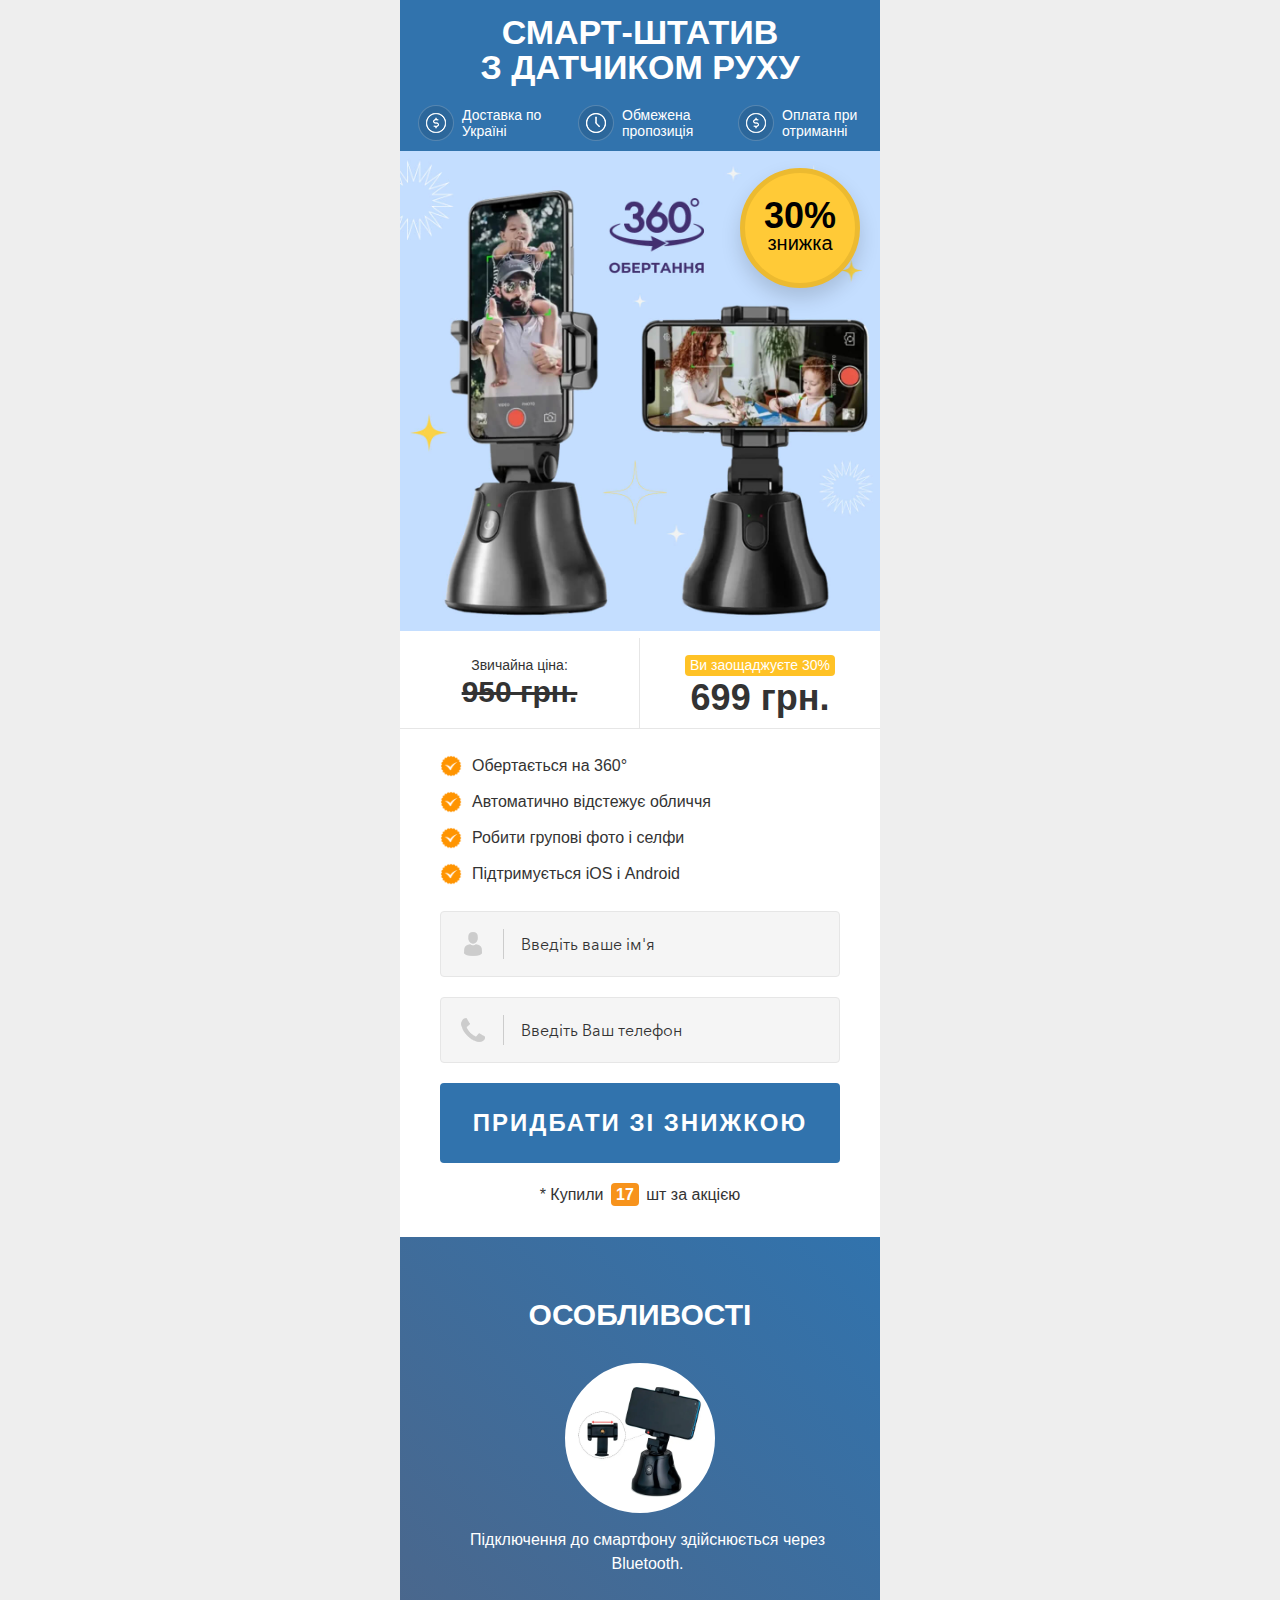
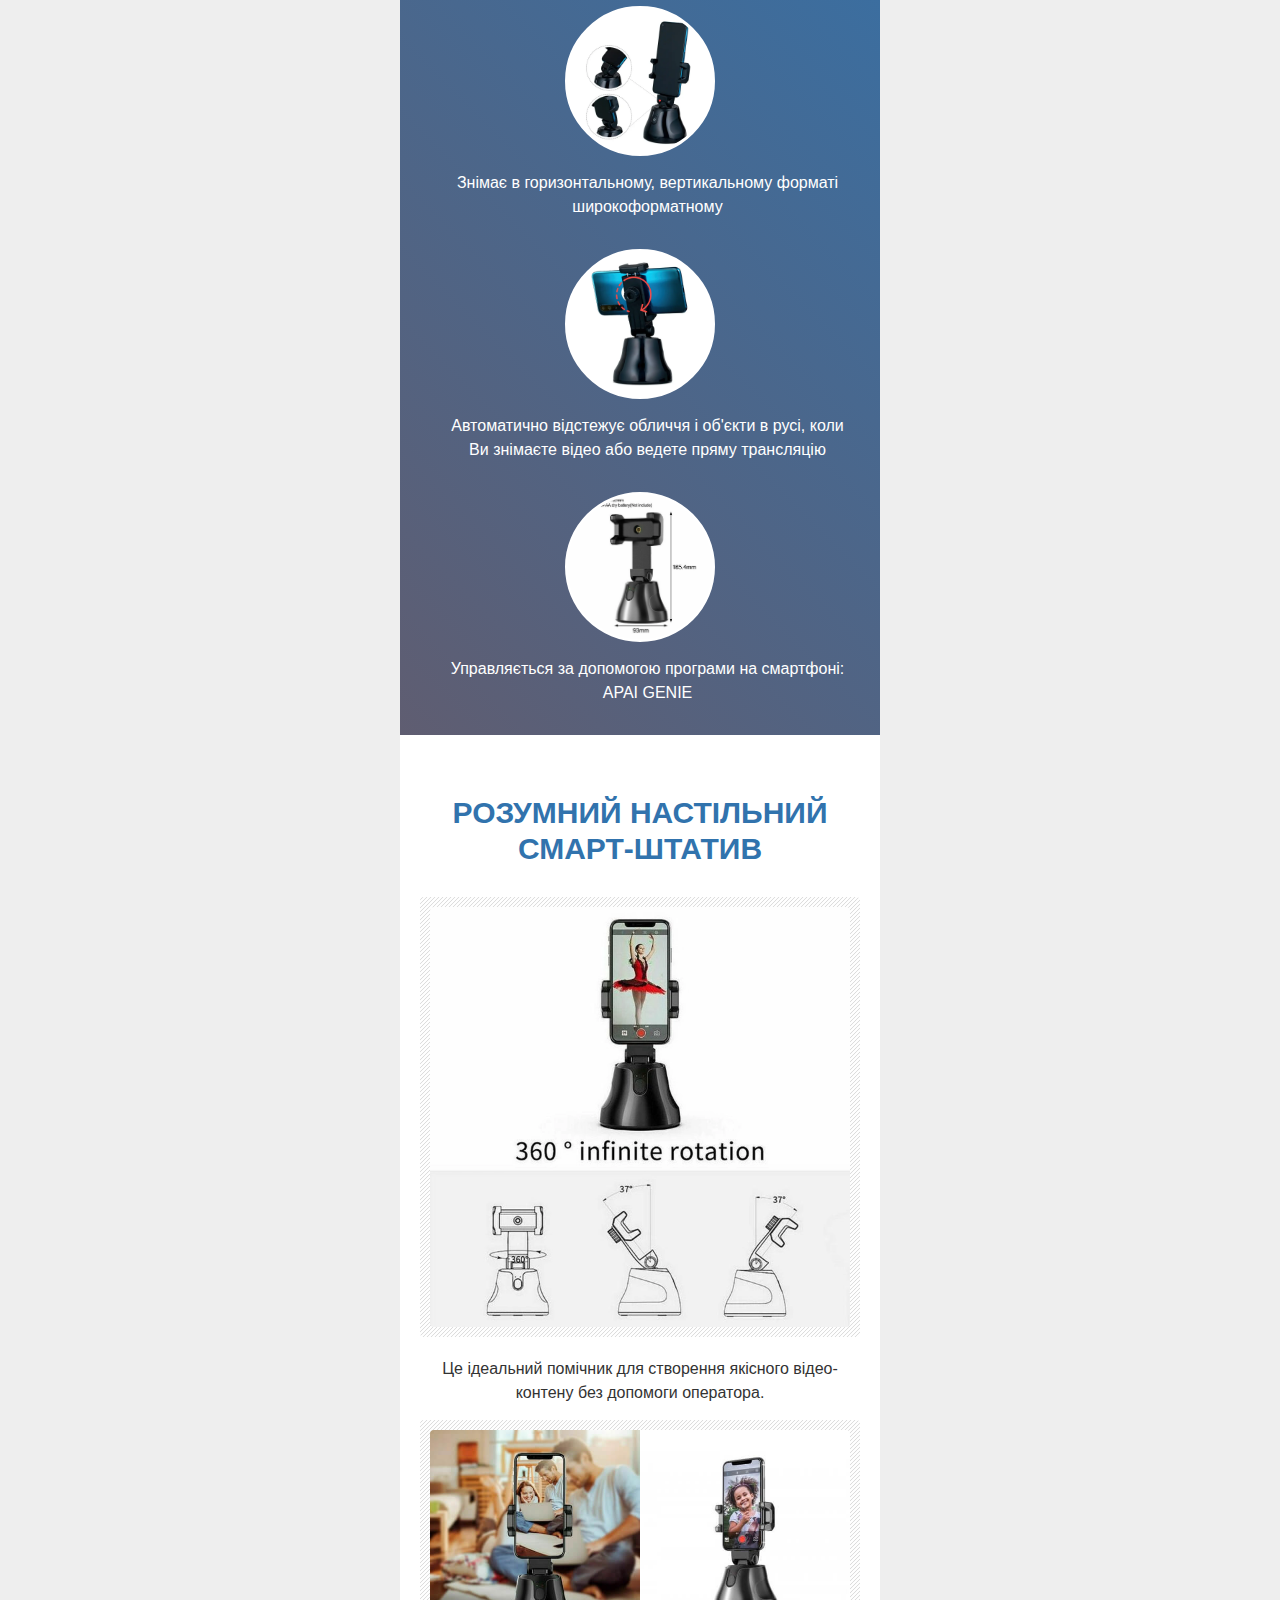
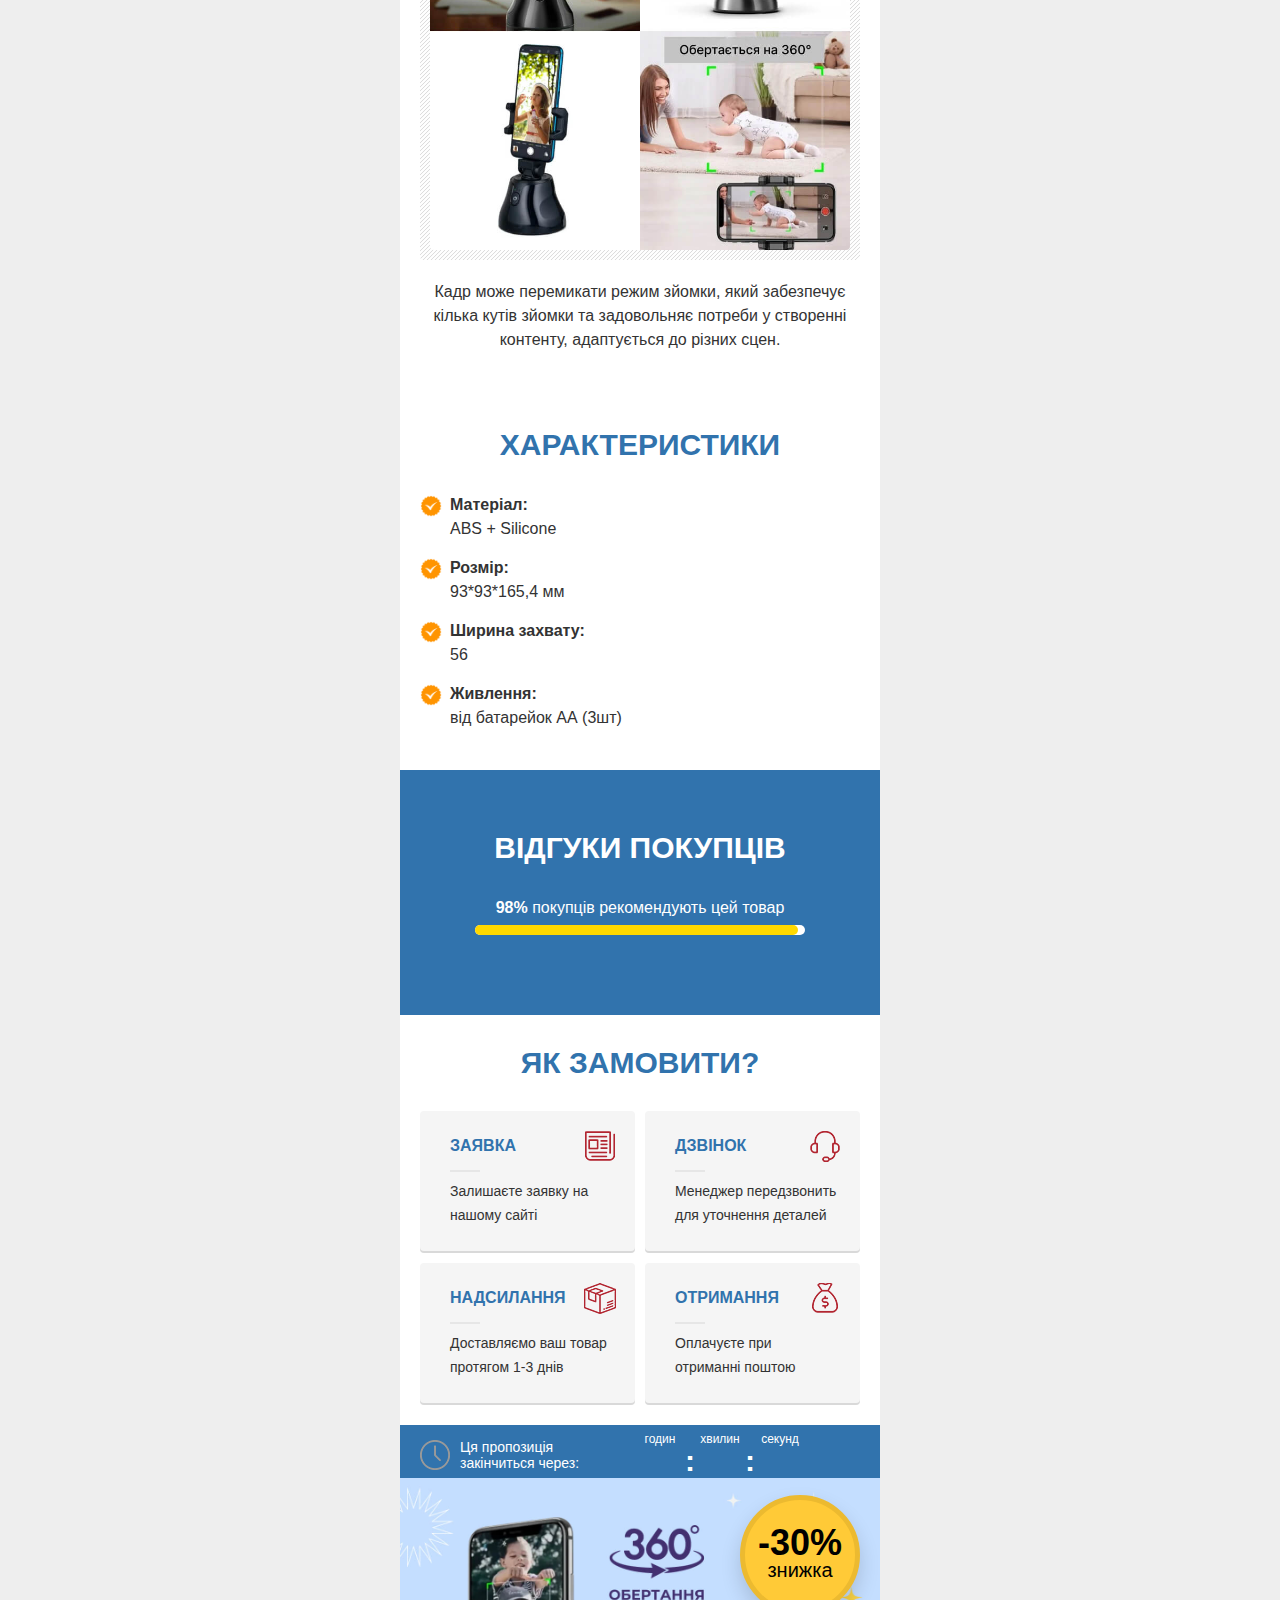
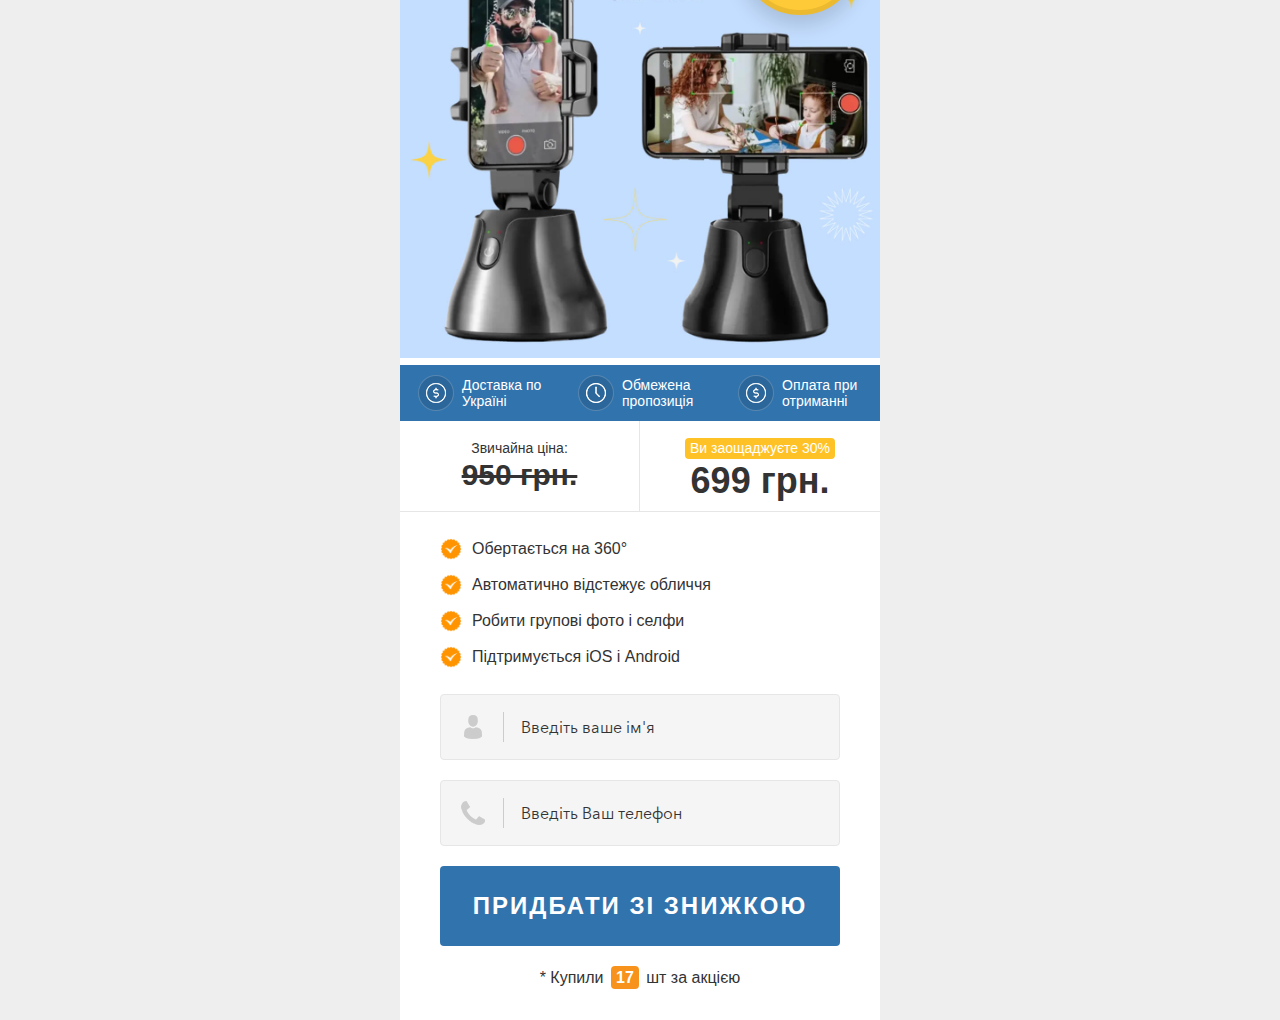
==== commit 93b99c7a: "update files" ====
--- a/index.html
+++ b/index.html
@@ -15,11 +15,10 @@
 <body>
     <div class="main_wrapper">
 
-        <!-- header 3 -->
         <div class="offer_section offer3 offer_section-top" style=" margin: 0; ">
             
             <div class="block">
-                <h1 class="main_title" style="font-size: 34px;">Смарт-штатив з датчиком руху</h1>
+                <h1 class="main_title" style="font-size: 34px; text-transform: uppercase;">Смарт-штатив<br>з датчиком руху</h1>
                 <div class="benefits_list clearfix" style="margin-top: -50px;">
                     <div class="benefit_item">Доставка по Україні</div>
                     <div class="benefit_item">Обмежена пропозиція</div>
@@ -28,7 +27,7 @@
             </div>
             
             <div class="image_block">
-                <img src="images/bg.jpg" alt="Смарт-штатив з датчиком руху">
+                <img src="./images/main.jpg" alt="Смарт-штатив з датчиком руху">
                 <div class="discount_block">
                     <div class="value">30%</div>
                     <div class="text">знижка</div>
@@ -61,81 +60,64 @@
             <div class="products_count">* Купили <b>17</b> шт за акцією</div>
         </div>
 
-        <!--dark_theme-->
-        <section class="dark_theme dark_theme41" id="peculiarities">
+        <section class="dark_theme dark_theme41">
             <h2 class="title">Особливості</h2>
             <div class="benefits_list1">
                 <div class="benefit_item">
-                    <img src="images/1.jpg" alt="Смарт-штатив з датчиком руху">
+                    <img src="./images/tripod-benefits_01.webp" alt="Смарт-штатив з датчиком руху">
                     <p>Підключення до смартфону здійснюється через Bluetooth.</p>
                 </div>
                 <div class="benefit_item">
-                    <img src="images/2.jpg" alt="Смарт-штатив з датчиком руху">
+                    <img src="./images/tripod-benefits_02.webp" alt="Смарт-штатив з датчиком руху">
                     <p>Знімає в горизонтальному, вертикальному форматі широкоформатному</p>
                 </div>
                 <div class="benefit_item">
-                    <img src="images/3.jpg" alt="Смарт-штатив з датчиком руху">
+                    <img src="./images/tripod-benefits_03.webp" alt="Смарт-штатив з датчиком руху">
                     <p>Автоматично відстежує обличчя і об'єкти в русі, коли Ви знімаєте відео або ведете пряму трансляцію</p>
                 </div>
                 <div class="benefit_item">
-                    <img src="images/4.jpg" alt="Смарт-штатив з датчиком руху">
+                    <img src="./images/tripod-benefits_04.webp" alt="Смарт-штатив з датчиком руху">
                     <p>Управляється за допомогою програми на смартфоні: APAI GENIE</p>
                 </div>
             </div>
         </section>
-        <!--/dark_theme-->
-        <!--description_section-->
-        <section class="description_section" id="description">
-            <h2 class="title">Смарт-штатив з датчиком руху</h2>
-            <div class="image_block">
-                <img src="images/6.jpg" alt="Смарт-штатив з датчиком руху">
+
+        <section class="description_section">
+            <h2 class="title">Розумний настільний смарт-штатив</h2>
+            <div class="image_block">
+                <img src="./images/tripod-description.webp" alt="Смарт-штатив з датчиком руху">
             </div>
             <div class="text_block">
-
-                <p>Багато людей звикли засинати, слухаючи музику у навушниках. Звичайні бездротові навушники для цього не всім підходять, бо спати на боці незручно. У такому разі найкращим рішенням стануть навушники у вигляді пов'язки на голову.</p>
-            </div>
-            <div class="image_block">
-                <img src="images/5.jpg" alt="Смарт-штатив з датчиком руху">
+                <p>Це ідеальний помічник для створення якісного відео-контену без допомоги оператора.</p>
+            </div>
+            <div class="image_block">
+                <img src="./images/tripod-description-01.jpg" alt="Смарт-штатив з датчиком руху">
             </div>
             <div class="text_block">
-                <p>На пов'язці також є кнопки керування гучністю та відтворенням. Аксесуар у вигляді спортивної пов'язки на голову з блютуз-гарнітурою, дозволяє приймати дзвінки та слухати музику. Гаджет сумісний із будь-якими Bluetooth-пристроями: мобільний телефон, смартфон, планшет, ноутбук, а сама гарнітура при цьому знімається і дає можливість спокійно випрати пов'язку.</p>
-            </div>
-
-        </section>
-        <!--/description_section-->
-        <h2 class="title" id="characteristic">Характеристики</h2>
+                <p>Кадр може перемикати режим зйомки, який забезпечує кілька кутів зйомки та задовольняє потреби у створенні контенту, адаптується до різних сцен.</p>
+            </div>
+        </section>
         
-        <!--characteristics_list2-->
+        <h2 class="title">Характеристики</h2>
         <div class="characteristics_list2">
             <div class="characteristic_item">
-                <div class="text">Вбудована акумулятор:</div>
-                <div class="value">150mAh</div>
-            </div>
-            <div class="characteristic_item">
-                <div class="text">Час заряджання:</div>
-                <div class="value">1-2 години</div>
-            </div>
-            <div class="characteristic_item">
                 <div class="text">Матеріал:</div>
-                <div class="value">Поліестер</div>
-            </div>
-            <div class="characteristic_item">
-                <div class="text">Тип бездротового зв'язку:</div>
-                <div class="value">Bluetooth</div>
-            </div>
-            <div class="characteristic_item">
-                <div class="text">Відстань передачі Bluetooth:</div>
-                <div class="value">10 метрів</div>
-            </div>
-            <div class="characteristic_item">
-                <div class="text">Версія Bluetooth:</div>
-                <div class="value">5.0.</div>
-            </div>
-        
+                <div class="value">ABS + Silicone</div>
+            </div>
+            <div class="characteristic_item">
+                <div class="text">Розмір:</div>
+                <div class="value">93*93*165,4 мм</div>
+            </div>
+            <div class="characteristic_item">
+                <div class="text">Ширина захвату:</div>
+                <div class="value">56</div>
+            </div>
+            <div class="characteristic_item">
+                <div class="text">Живлення:</div>
+                <div class="value">від батарейок АА (3шт)</div>
+            </div>
         </div>
-        <!--/characteristics_list2-->
-
-        <!-- reviews 2 -->
+
         <section class="reviews4_section">
             <h2 class="title">Відгуки покупців</h2>
             <div class="reviews_stats_block">
@@ -147,31 +129,26 @@
                     <div class="text_block">
                         <center> <img src="images/o1.jpg" style="width: 120px; border-radius: 300px;"></center>
                         <div class="author_info">Марія П.</div>
-                        <p>Мені дуже сподобалось. Все добре працює!
-                            Рекомендую!</p>
+                        <p>Чудовий штатив, все працює. І до речі, ціна найнижча, і швидка доставка.</p>
                     </div>
                 </div>
                 <div class="review_item">
                     <div class="text_block">
                         <center> <img src="images/o2.jpg" style="width: 120px; border-radius: 300px;"></center>
                         <div class="author_info">Оля</div>
-                        <p>Порекомендувала цей сайт моя давня подруга. Скажу вам так: річ просто незамінна. Додає
-                            комфорту просто неймовірно! Ще радує те, що зробили швидку доставку! 5 балів!</p>
+                        <p>Порекомендувала цей сайт моя давня подруга. Скажу вам так: річ просто незамінна. Додає комфорту просто неймовірно! Ще радує те, що зробили швидку доставку! 5 балів!</p>
                     </div>
                 </div>
                 <div class="review_item">
                     <div class="text_block">
                         <center> <img src="images/o3.jpg" style="width: 120px; border-radius: 300px;"></center>
                         <div class="author_info">Надія</div>
-                        <p>Коханий подарував на день народження) Вже працює кілька місяців -
-                            ніяких нарікань немає. Нещодавно моя подруга замовила і теж задоволена. Тому сміливо
-                            рекомендую і вам!</p>
-                    </div>
-                </div>
-            </div>
-        </section>
-        <!-- /reviews 2 -->
-        <!-- order steps 2 -->
+                        <p>Коханий подарував на день народження) Вже працює кілька місяців - ніяких нарікань немає. Нещодавно моя подруга замовила і теж задоволена. Тому сміливо рекомендую і вам!</p>
+                    </div>
+                </div>
+            </div>
+        </section>
+
         <div class="order_steps_list1 clearfix">
             <h2 class="title">Як замовити?</h2>
             <div class="box">
@@ -199,10 +176,8 @@
                 </div>
             </div>
         </div>
-        <!-- result.php? steps 2 -->
-        <!-- order 3 -->
+
         <section class="offer_section offer3">
-            
             <div class="timer_block clearfix">
                 <p>Ця пропозиція закінчиться через:</p>
                 <div class="timer clearfix">
@@ -221,7 +196,7 @@
                 </div>
             </div>
             <div class="image_block">
-                <img src="images/bg.jpg" alt="Смарт-штатив з датчиком руху">
+                <img src="./images/main.jpg" alt="Смарт-штатив з датчиком руху">
                 <div class="discount_block">
                     <div class="value">-30%</div>
                     <div class="text">знижка</div>
@@ -257,7 +232,6 @@
 
             <div class="products_count">* Купили <b>17</b> шт за акцією</div>
         </section>
-        <!-- result.php? 3 -->
 
     </div>
     <script src="https://code.jquery.com/jquery-3.7.1.min.js" integrity="sha256-/JqT3SQfawRcv/BIHPThkBvs0OEvtFFmqPF/lYI/Cxo=" crossorigin="anonymous"></script>
--- a/css/styles.css
+++ b/css/styles.css
@@ -285,7 +285,7 @@
 	color: #000;
 	text-align: center;
 	position: absolute;
-	bottom: 263px;
+	bottom: 350px;
 	right: 20px;
 	border-radius: 50%;
 	display: flex;
@@ -2015,8 +2015,8 @@
 	display: inline-block;
 	vertical-align: middle;
 	margin: 0 4px;
-	width: 10px;
-	height: 10px;
+	width: 20px;
+	height: 20px;
 	-webkit-border-radius: 50%;
 	-moz-border-radius: 50%;
 	border-radius: 50%;
@@ -2024,7 +2024,7 @@
 }
 
 .reviews_list3 .owl-dot.active {
-	width: 20px;
+	width: 30px;
 	-webkit-border-radius: 5px;
 	-moz-border-radius: 5px;
 	border-radius: 5px;
@@ -2117,8 +2117,8 @@
 	display: inline-block;
 	vertical-align: middle;
 	margin: 0 4px;
-	width: 10px;
-	height: 10px;
+	width: 16px;
+	height: 16px;
 	-webkit-border-radius: 50%;
 	-moz-border-radius: 50%;
 	border-radius: 50%;
@@ -2126,7 +2126,7 @@
 }
 
 .reviews_list4 .owl-dot.active {
-	width: 20px;
+	width: 26px;
 	-webkit-border-radius: 5px;
 	-moz-border-radius: 5px;
 	border-radius: 5px;
